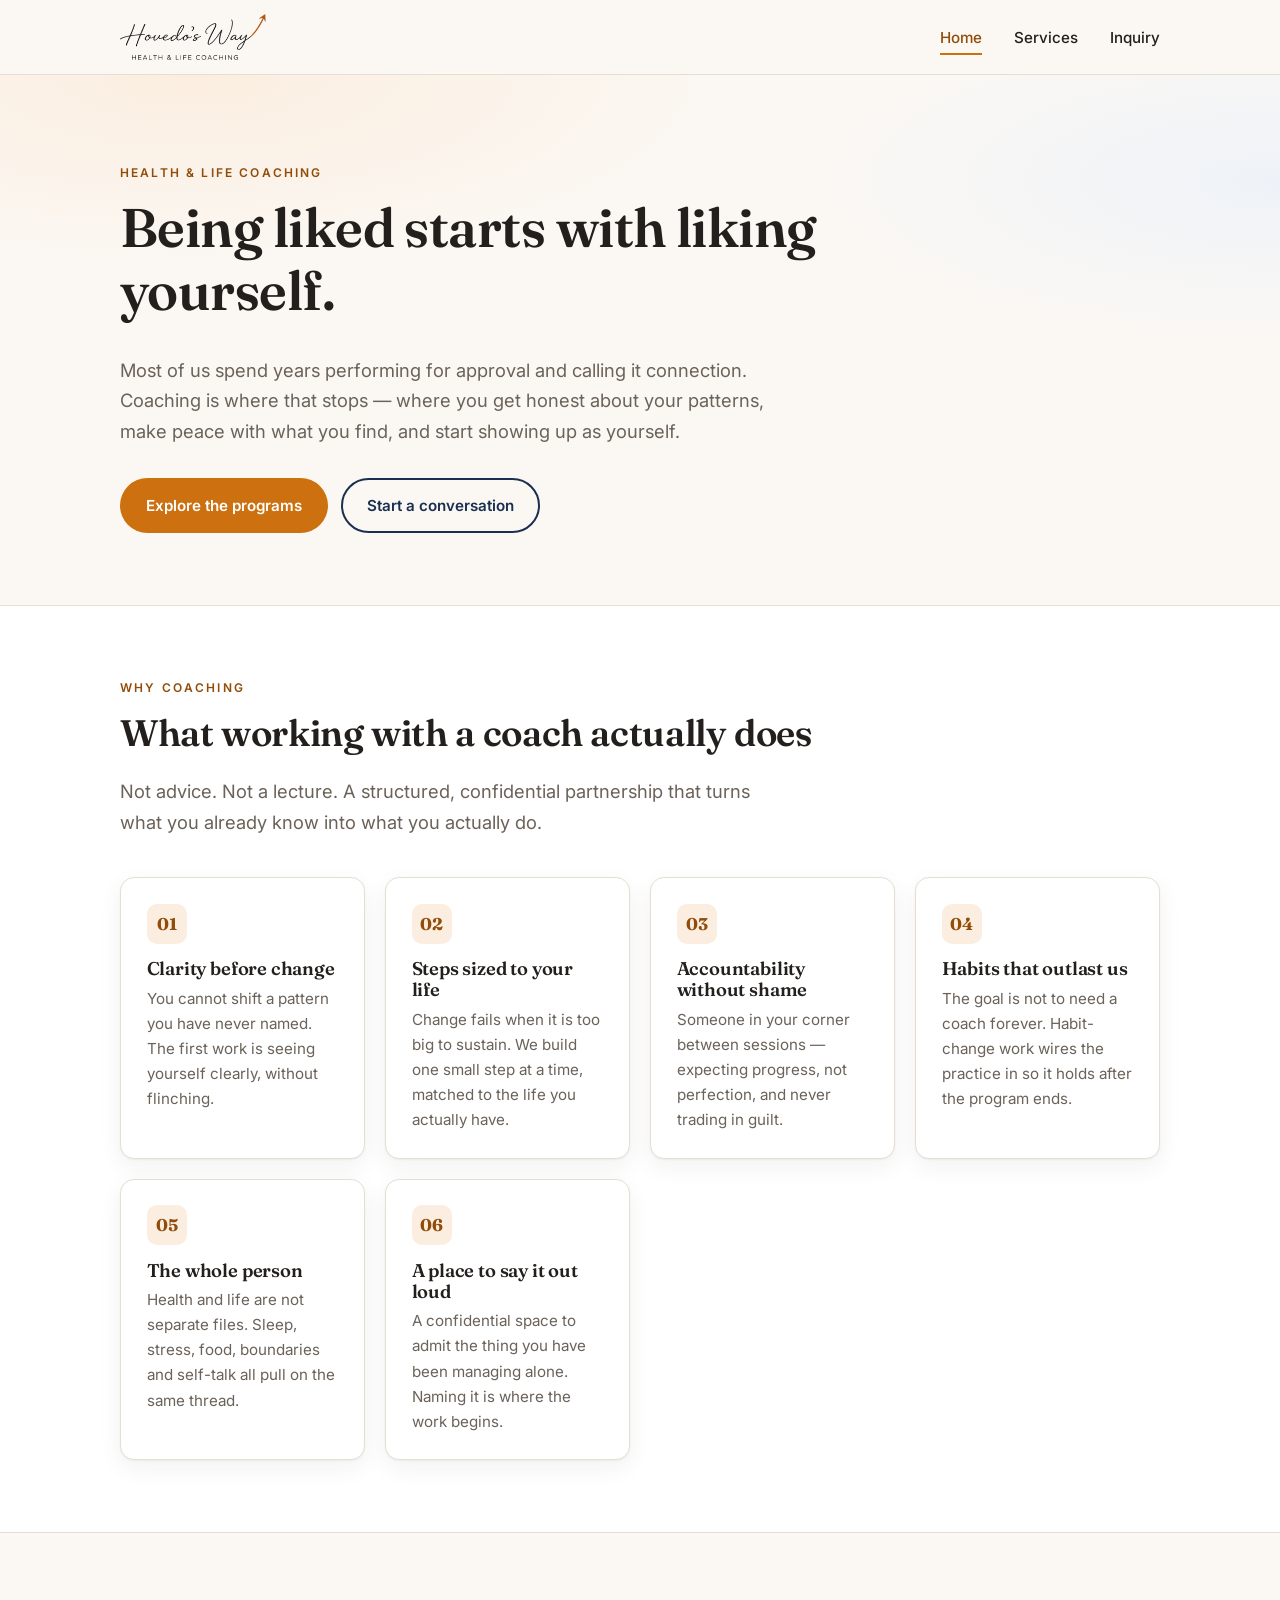
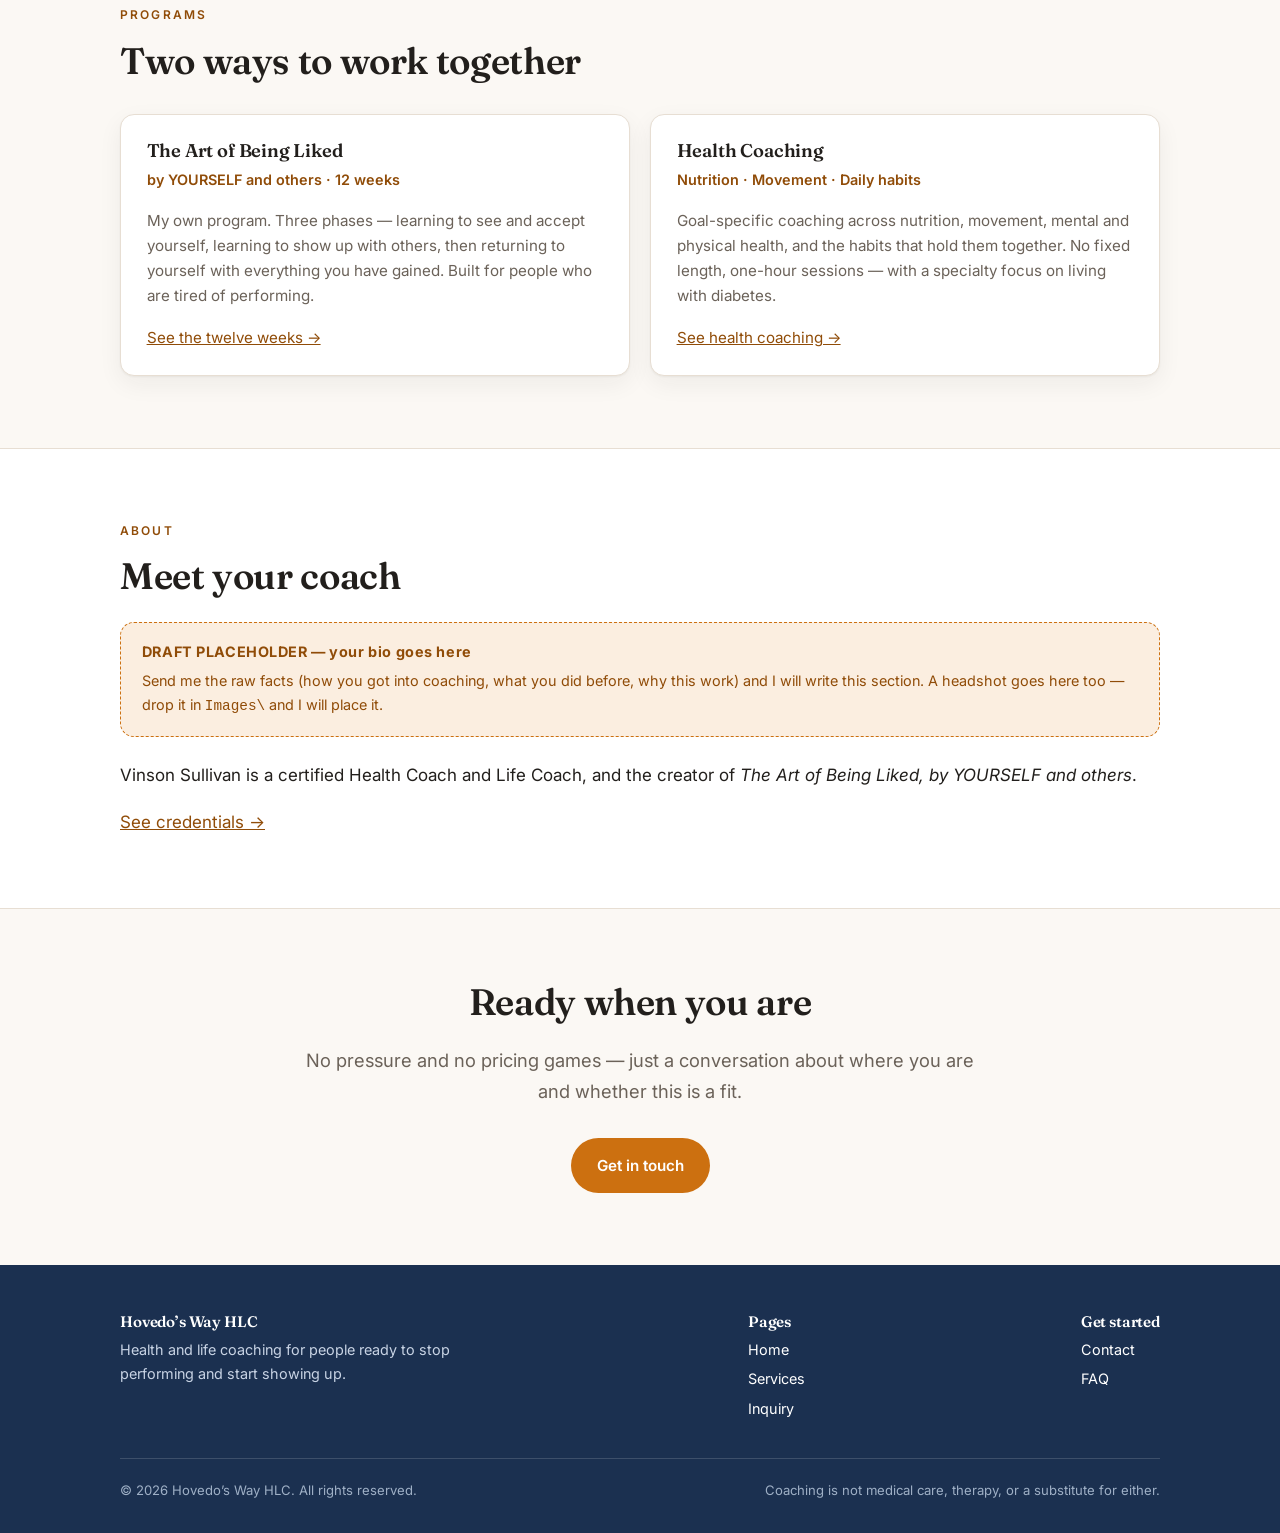
==== index.html @ 4843846b "Build the content handoff: merge health + diabetes, final copy Diabetes is now a highlighted special" ====
<!DOCTYPE html>
<html lang="en">
<head>
  <meta charset="utf-8">
  <meta name="viewport" content="width=device-width, initial-scale=1">
  <title>Hovedo&rsquo;s Way &mdash; Health &amp; Life Coaching</title>
  <meta name="description" content="Health and life coaching with Vinson Sullivan. The Art of Being Liked, plus health coaching across nutrition, movement and daily habits with a specialty focus on diabetes.">
  <meta name="theme-color" content="#cc7010">
  <link rel="preconnect" href="https://fonts.googleapis.com">
  <link rel="preconnect" href="https://fonts.gstatic.com" crossorigin>
  <link href="https://fonts.googleapis.com/css2?family=Fraunces:opsz,wght@9..144,500;9..144,600;9..144,700&family=Inter:wght@400;500;600&display=swap" rel="stylesheet">
  <link rel="icon" type="image/png" href="assets/mark.png">
  <link rel="stylesheet" href="style.css">
</head>
<body>

  <header class="site-header">
    <div class="wrap">
      <a class="logo" href="index.html">
        <img src="assets/logo.png" alt="Hovedo&rsquo;s Way Health &amp; Life Coaching">
      </a>
      <button class="nav-toggle" aria-expanded="false" aria-controls="site-nav">Menu</button>
      <nav class="site-nav" id="site-nav">
        <ul>
          <li><a href="index.html" aria-current="page">Home</a></li>
          <li><a href="services.html">Services</a></li>
          <li><a href="inquiry.html">Inquiry</a></li>
        </ul>
      </nav>
    </div>
  </header>

  <main>

    <section class="hero">
      <div class="wrap">
        <p class="eyebrow">Health &amp; Life Coaching</p>
        <h1>Being liked starts with liking yourself.</h1>
        <p class="lede">
          Most of us spend years performing for approval and calling it connection.
          Coaching is where that stops &mdash; where you get honest about your patterns,
          make peace with what you find, and start showing up as yourself.
        </p>
        <div class="btn-row">
          <a class="btn btn-primary" href="services.html">Explore the programs</a>
          <a class="btn btn-secondary" href="inquiry.html">Start a conversation</a>
        </div>
      </div>
    </section>

    <section class="alt">
      <div class="wrap">
        <p class="eyebrow">Why coaching</p>
        <h2>What working with a coach actually does</h2>
        <p class="lede" style="margin-bottom:2.5rem">
          Not advice. Not a lecture. A structured, confidential partnership that turns
          what you already know into what you actually do.
        </p>

        <div class="grid grid-3">
          <article class="card benefit">
            <div class="icon">01</div>
            <h3>Clarity before change</h3>
            <p>You cannot shift a pattern you have never named. The first work is seeing yourself clearly, without flinching.</p>
          </article>
          <article class="card benefit">
            <div class="icon">02</div>
            <h3>Steps sized to your life</h3>
            <p>Change fails when it is too big to sustain. We build one small step at a time, matched to the life you actually have.</p>
          </article>
          <article class="card benefit">
            <div class="icon">03</div>
            <h3>Accountability without shame</h3>
            <p>Someone in your corner between sessions &mdash; expecting progress, not perfection, and never trading in guilt.</p>
          </article>
          <article class="card benefit">
            <div class="icon">04</div>
            <h3>Habits that outlast us</h3>
            <p>The goal is not to need a coach forever. Habit-change work wires the practice in so it holds after the program ends.</p>
          </article>
          <article class="card benefit">
            <div class="icon">05</div>
            <h3>The whole person</h3>
            <p>Health and life are not separate files. Sleep, stress, food, boundaries and self-talk all pull on the same thread.</p>
          </article>
          <article class="card benefit">
            <div class="icon">06</div>
            <h3>A place to say it out loud</h3>
            <p>A confidential space to admit the thing you have been managing alone. Naming it is where the work begins.</p>
          </article>
        </div>
      </div>
    </section>

    <section>
      <div class="wrap">
        <p class="eyebrow">Programs</p>
        <h2>Two ways to work together</h2>

        <div class="grid grid-2" style="margin-top:2rem">
          <article class="card">
            <h3>The Art of Being Liked</h3>
            <p style="color:var(--brand-deep);font-weight:600;font-size:.9rem">by YOURSELF and others &middot; 12 weeks</p>
            <p>
              My own program. Three phases &mdash; learning to see and accept yourself,
              learning to show up with others, then returning to yourself with everything
              you have gained. Built for people who are tired of performing.
            </p>
            <p><a href="services.html#art-of-being-liked">See the twelve weeks &rarr;</a></p>
          </article>

          <article class="card">
            <h3>Health Coaching</h3>
            <p style="color:var(--brand-deep);font-weight:600;font-size:.9rem">Nutrition &middot; Movement &middot; Daily habits</p>
            <p>
              Goal-specific coaching across nutrition, movement, mental and physical
              health, and the habits that hold them together. No fixed length, one-hour
              sessions &mdash; with a specialty focus on living with diabetes.
            </p>
            <p><a href="services.html#health-coaching">See health coaching &rarr;</a></p>
          </article>
        </div>
      </div>
    </section>

    <section class="alt">
      <div class="wrap">
        <p class="eyebrow">About</p>
        <h2>Meet your coach</h2>

        <div class="todo" style="margin-top:1.5rem">
          <strong>DRAFT PLACEHOLDER &mdash; your bio goes here</strong>
          Send me the raw facts (how you got into coaching, what you did before, why this
          work) and I will write this section. A headshot goes here too &mdash; drop it in
          <code>Images\</code> and I will place it.
        </div>

        <p style="margin-top:1.5rem">
          Vinson Sullivan is a certified Health Coach and Life Coach, and the creator of
          <em>The Art of Being Liked, by YOURSELF and others</em>.
        </p>
        <p><a href="services.html#credentials">See credentials &rarr;</a></p>
      </div>
    </section>

    <section>
      <div class="wrap" style="text-align:center">
        <h2>Ready when you are</h2>
        <p class="lede" style="margin:0 auto 2rem">
          No pressure and no pricing games &mdash; just a conversation about where you are
          and whether this is a fit.
        </p>
        <div class="btn-row" style="justify-content:center">
          <a class="btn btn-primary" href="inquiry.html">Get in touch</a>
        </div>
      </div>
    </section>

  </main>

  <footer class="site-footer">
    <div class="wrap">
      <div class="cols">
        <div>
          <h4>Hovedo&rsquo;s Way HLC</h4>
          <p style="max-width:22rem">Health and life coaching for people ready to stop performing and start showing up.</p>
        </div>
        <div>
          <h4>Pages</h4>
          <ul>
            <li><a href="index.html">Home</a></li>
            <li><a href="services.html">Services</a></li>
            <li><a href="inquiry.html">Inquiry</a></li>
          </ul>
        </div>
        <div>
          <h4>Get started</h4>
          <ul>
            <li><a href="inquiry.html">Contact</a></li>
            <li><a href="inquiry.html#faq">FAQ</a></li>
          </ul>
        </div>
      </div>
      <div class="legal">
        <span>&copy; <span id="year"></span> Hovedo&rsquo;s Way HLC. All rights reserved.</span>
        <span>Coaching is not medical care, therapy, or a substitute for either.</span>
      </div>
    </div>
  </footer>

  <script src="script.js"></script>
</body>
</html>
---- style.css ----
/* ==========================================================================
   Hovedo's Way HLC - design system
   Brand orange #cc7010 sampled directly from the logo artwork.
   Fonts are a PROPOSAL (Fraunces + Inter) - easy to swap.
   ========================================================================== */

:root {
  --brand: #cc7010;
  --brand-deep: #904c08;
  --brand-tint: #fbeee0;

  --navy: #1b3050;
  --navy-soft: #2f4a70;
  --navy-tint: #eef2f8;

  --bg: #fbf8f4;
  --surface: #ffffff;
  --ink: #221f1c;
  --muted: #6b6259;
  --rule: #e7ded3;

  --wrap: 68rem;
  --radius: 14px;
  --shadow: 0 1px 2px rgba(34, 31, 28, .05), 0 8px 24px rgba(34, 31, 28, .06);

  --font-display: "Fraunces", Georgia, "Times New Roman", serif;
  --font-body: "Inter", system-ui, -apple-system, "Segoe UI", sans-serif;
}

* { box-sizing: border-box; }

html { scroll-behavior: smooth; }

body {
  margin: 0;
  background: var(--bg);
  color: var(--ink);
  font-family: var(--font-body);
  font-size: 17px;
  line-height: 1.65;
  -webkit-font-smoothing: antialiased;
}

h1, h2, h3, h4 {
  font-family: var(--font-display);
  font-weight: 600;
  line-height: 1.15;
  margin: 0 0 .6em;
  letter-spacing: -0.01em;
}

h1 { font-size: clamp(2.1rem, 5vw, 3.4rem); }
h2 { font-size: clamp(1.6rem, 3.4vw, 2.3rem); }
h3 { font-size: 1.15rem; }

p { margin: 0 0 1.1em; }
p:last-child { margin-bottom: 0; }

a { color: var(--brand-deep); }
a:hover { color: var(--brand); }

.wrap {
  width: 100%;
  max-width: var(--wrap);
  margin: 0 auto;
  padding: 0 1.5rem;
}

.lede {
  font-size: 1.15rem;
  color: var(--muted);
  max-width: 42rem;
}

.eyebrow {
  font-size: .75rem;
  font-weight: 600;
  letter-spacing: .18em;
  text-transform: uppercase;
  color: var(--brand-deep);
  margin: 0 0 .9rem;
}

/* --- Header / nav ---------------------------------------------------- */

.site-header {
  position: sticky;
  top: 0;
  z-index: 50;
  background: rgba(251, 248, 244, .92);
  backdrop-filter: blur(8px);
  border-bottom: 1px solid var(--rule);
}

.site-header .wrap {
  display: flex;
  align-items: center;
  justify-content: space-between;
  gap: 1rem;
  min-height: 74px;
  position: relative;
}

.logo img { display: block; height: 46px; width: auto; }

.nav-toggle {
  display: none;
  background: none;
  border: 1px solid var(--rule);
  border-radius: 8px;
  padding: .5rem .7rem;
  font: inherit;
  font-size: .9rem;
  cursor: pointer;
  color: var(--ink);
}

.site-nav ul {
  display: flex;
  gap: 2rem;
  list-style: none;
  margin: 0;
  padding: 0;
}

.site-nav a {
  color: var(--ink);
  text-decoration: none;
  font-size: .95rem;
  font-weight: 500;
  padding: .35rem 0;
  border-bottom: 2px solid transparent;
}

.site-nav a:hover { color: var(--brand-deep); }
.site-nav a[aria-current="page"] {
  color: var(--brand-deep);
  border-bottom-color: var(--brand);
}

@media (max-width: 720px) {
  .nav-toggle { display: block; }
  .site-nav {
    display: none;
    position: absolute;
    top: 100%;
    left: 0;
    right: 0;
    background: var(--surface);
    border-bottom: 1px solid var(--rule);
    box-shadow: var(--shadow);
  }
  .site-nav.open { display: block; }
  .site-nav ul { flex-direction: column; gap: 0; padding: .5rem 1.5rem 1rem; }
  .site-nav li { border-top: 1px solid var(--rule); }
  .site-nav li:first-child { border-top: none; }
  .site-nav a { display: block; padding: .85rem 0; border-bottom: none; }
}

/* --- Sections -------------------------------------------------------- */

section { padding: 4.5rem 0; }
section.tight { padding: 3rem 0; }
section.alt { background: var(--surface); border-block: 1px solid var(--rule); }

.hero {
  padding: 5.5rem 0 4.5rem;
  background:
    radial-gradient(ellipse 70% 60% at 15% 0%, var(--brand-tint) 0%, transparent 65%),
    radial-gradient(ellipse 60% 50% at 100% 20%, var(--navy-tint) 0%, transparent 60%);
}

.hero h1 { max-width: 20ch; }
.hero .lede { margin-bottom: 2rem; }

/* --- Buttons --------------------------------------------------------- */

.btn {
  display: inline-block;
  padding: .8rem 1.5rem;
  border-radius: 999px;
  font-weight: 600;
  font-size: .95rem;
  text-decoration: none;
  border: 2px solid transparent;
  cursor: pointer;
  transition: background-color .15s, color .15s, border-color .15s;
}

.btn-primary { background: var(--brand); color: #fff; }
.btn-primary:hover { background: var(--brand-deep); color: #fff; }

.btn-secondary { border-color: var(--navy); color: var(--navy); background: transparent; }
.btn-secondary:hover { background: var(--navy); color: #fff; }

.btn-row { display: flex; flex-wrap: wrap; gap: .8rem; }

/* --- Cards / grids --------------------------------------------------- */

.grid { display: grid; gap: 1.25rem; }
.grid-2 { grid-template-columns: repeat(auto-fit, minmax(19rem, 1fr)); }
.grid-3 { grid-template-columns: repeat(auto-fit, minmax(15rem, 1fr)); }

.card {
  background: var(--surface);
  border: 1px solid var(--rule);
  border-radius: var(--radius);
  padding: 1.6rem;
  box-shadow: var(--shadow);
}

.card h3 { margin-bottom: .4rem; }
.card p { color: var(--muted); font-size: .95rem; }

.benefit .icon {
  width: 40px; height: 40px;
  display: grid; place-items: center;
  border-radius: 10px;
  background: var(--brand-tint);
  color: var(--brand-deep);
  font-family: var(--font-display);
  font-weight: 700;
  margin-bottom: .9rem;
}

/* --- Program phases -------------------------------------------------- */

.phase { margin-bottom: 3rem; }

.phase-head {
  border-left: 4px solid var(--brand);
  padding-left: 1.1rem;
  margin-bottom: 1.5rem;
}

.phase-head h3 {
  font-size: 1.5rem;
  margin-bottom: .25rem;
}

.phase-head .weeks {
  font-size: .8rem;
  letter-spacing: .12em;
  text-transform: uppercase;
  color: var(--brand-deep);
  font-weight: 600;
}

.week {
  background: var(--surface);
  border: 1px solid var(--rule);
  border-radius: var(--radius);
  padding: 1.3rem 1.4rem;
}

.week .num {
  font-family: var(--font-display);
  font-size: .8rem;
  font-weight: 700;
  letter-spacing: .1em;
  text-transform: uppercase;
  color: var(--brand);
  display: block;
  margin-bottom: .3rem;
}

.week h4 { font-size: 1.05rem; margin-bottom: .45rem; }
.week p { font-size: .92rem; color: var(--muted); margin: 0; }

/* --- Specialty callout (a focus nested inside an offering) ----------- */

.specialty {
  margin-top: 2.5rem;
  padding: 1.8rem 2rem;
  background: var(--brand-tint);
  border: 1px solid #f0d9bf;
  border-left: 5px solid var(--brand);
  border-radius: var(--radius);
}

.specialty h3 {
  font-size: 1.35rem;
  margin-bottom: .5rem;
}

.specialty p {
  margin: 0;
  color: #6b4a28;
  max-width: 46rem;
}

/* --- Pull quote ------------------------------------------------------ */

.pull {
  border-left: 4px solid var(--brand);
  padding: .4rem 0 .4rem 1.4rem;
  margin: 0 0 2.5rem;
  font-family: var(--font-display);
  font-size: clamp(1.15rem, 2.4vw, 1.5rem);
  line-height: 1.45;
  color: var(--navy);
  max-width: 46rem;
}

/* --- Credentials ----------------------------------------------------- */

.cert {
  display: flex;
  align-items: center;
  gap: 1rem;
  background: var(--surface);
  border: 1px solid var(--rule);
  border-radius: var(--radius);
  padding: 1.2rem 1.4rem;
  text-decoration: none;
  color: inherit;
  box-shadow: var(--shadow);
}

.cert:hover { border-color: var(--brand); }
.cert .seal {
  flex: none;
  width: 46px; height: 46px;
  display: grid; place-items: center;
  border-radius: 50%;
  background: var(--brand-tint);
  color: var(--brand-deep);
  font-size: 1.2rem;
}
.cert strong { display: block; font-size: 1rem; }
.cert span { font-size: .85rem; color: var(--muted); }

/* --- FAQ ------------------------------------------------------------- */

.faq details {
  background: var(--surface);
  border: 1px solid var(--rule);
  border-radius: var(--radius);
  padding: 1.05rem 1.3rem;
  margin-bottom: .7rem;
}

.faq summary {
  cursor: pointer;
  font-weight: 600;
  font-size: 1rem;
  list-style: none;
  display: flex;
  justify-content: space-between;
  gap: 1rem;
  align-items: center;
}

.faq summary::-webkit-details-marker { display: none; }
.faq summary::after {
  content: "+";
  color: var(--brand);
  font-size: 1.4rem;
  line-height: 1;
  flex: none;
}
.faq details[open] summary::after { content: "\2212"; }
.faq details[open] summary { margin-bottom: .7rem; }
.faq details p { color: var(--muted); font-size: .95rem; }

/* --- Form ------------------------------------------------------------ */

.form-field { margin-bottom: 1.1rem; }
.form-field label {
  display: block;
  font-size: .9rem;
  font-weight: 600;
  margin-bottom: .35rem;
}
.form-field input,
.form-field select,
.form-field textarea {
  width: 100%;
  padding: .7rem .85rem;
  font: inherit;
  font-size: .95rem;
  color: var(--ink);
  background: var(--surface);
  border: 1px solid var(--rule);
  border-radius: 10px;
}
.form-field input:focus,
.form-field select:focus,
.form-field textarea:focus {
  outline: 2px solid var(--brand);
  outline-offset: 1px;
  border-color: var(--brand);
}
.form-note {
  font-size: .85rem;
  color: var(--muted);
  background: var(--navy-tint);
  border-radius: 10px;
  padding: .8rem 1rem;
  margin-bottom: 1.2rem;
}

/* --- Draft callout (remove before launch) ---------------------------- */

.todo {
  border: 1px dashed var(--brand);
  background: var(--brand-tint);
  border-radius: var(--radius);
  padding: 1.1rem 1.3rem;
  font-size: .9rem;
  color: var(--brand-deep);
}
.todo strong { display: block; margin-bottom: .3rem; letter-spacing: .04em; }

/* --- Footer ---------------------------------------------------------- */

.site-footer {
  background: var(--navy);
  color: #c8d3e4;
  padding: 3rem 0 2rem;
  font-size: .9rem;
}
.site-footer a { color: #fff; text-decoration: none; }
.site-footer a:hover { text-decoration: underline; }
.site-footer .cols {
  display: flex;
  flex-wrap: wrap;
  gap: 2rem;
  justify-content: space-between;
  margin-bottom: 2rem;
}
.site-footer h4 { color: #fff; font-size: .95rem; margin-bottom: .5rem; }
.site-footer ul { list-style: none; margin: 0; padding: 0; }
.site-footer li { margin-bottom: .35rem; }
.site-footer .legal {
  border-top: 1px solid rgba(255, 255, 255, .15);
  padding-top: 1.3rem;
  display: flex;
  flex-wrap: wrap;
  gap: .5rem 1.5rem;
  justify-content: space-between;
  font-size: .82rem;
  color: #9fb0c6;
}

@media (prefers-reduced-motion: reduce) {
  html { scroll-behavior: auto; }
  * { transition: none !important; }
}
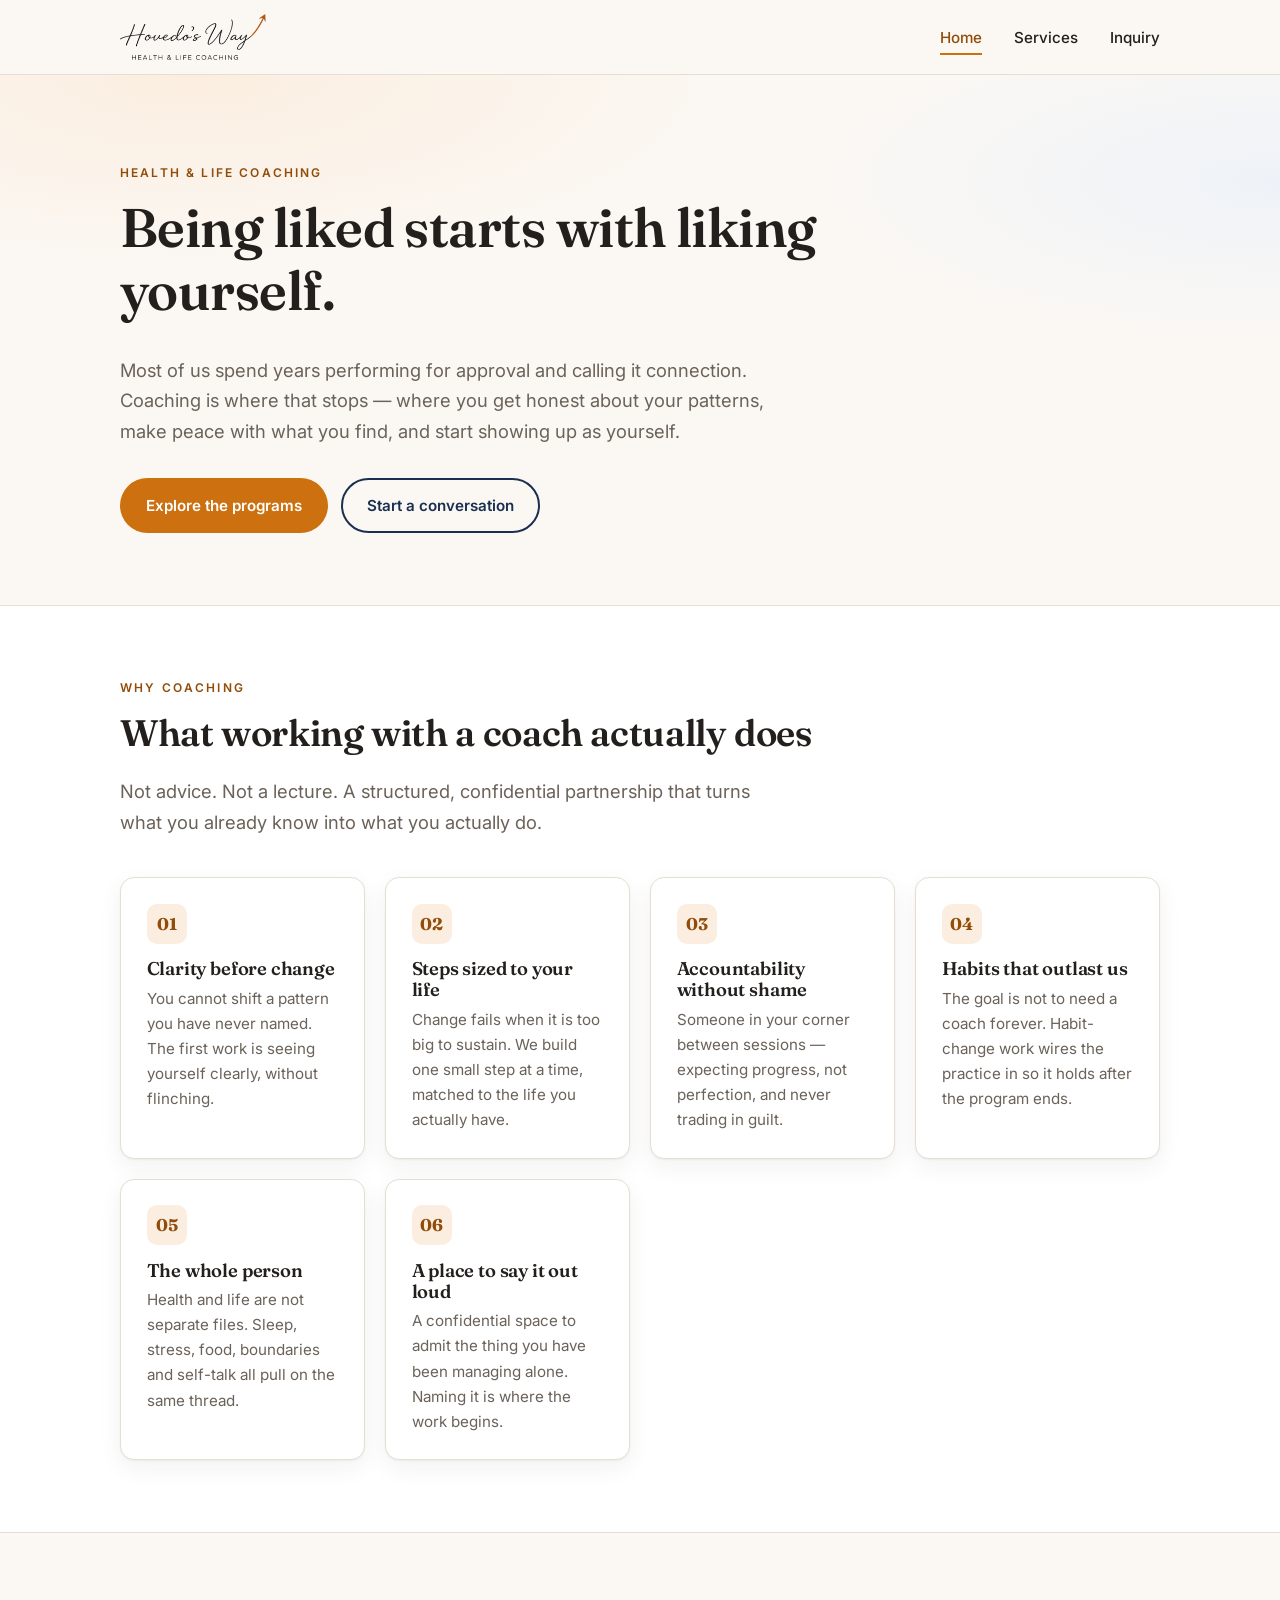
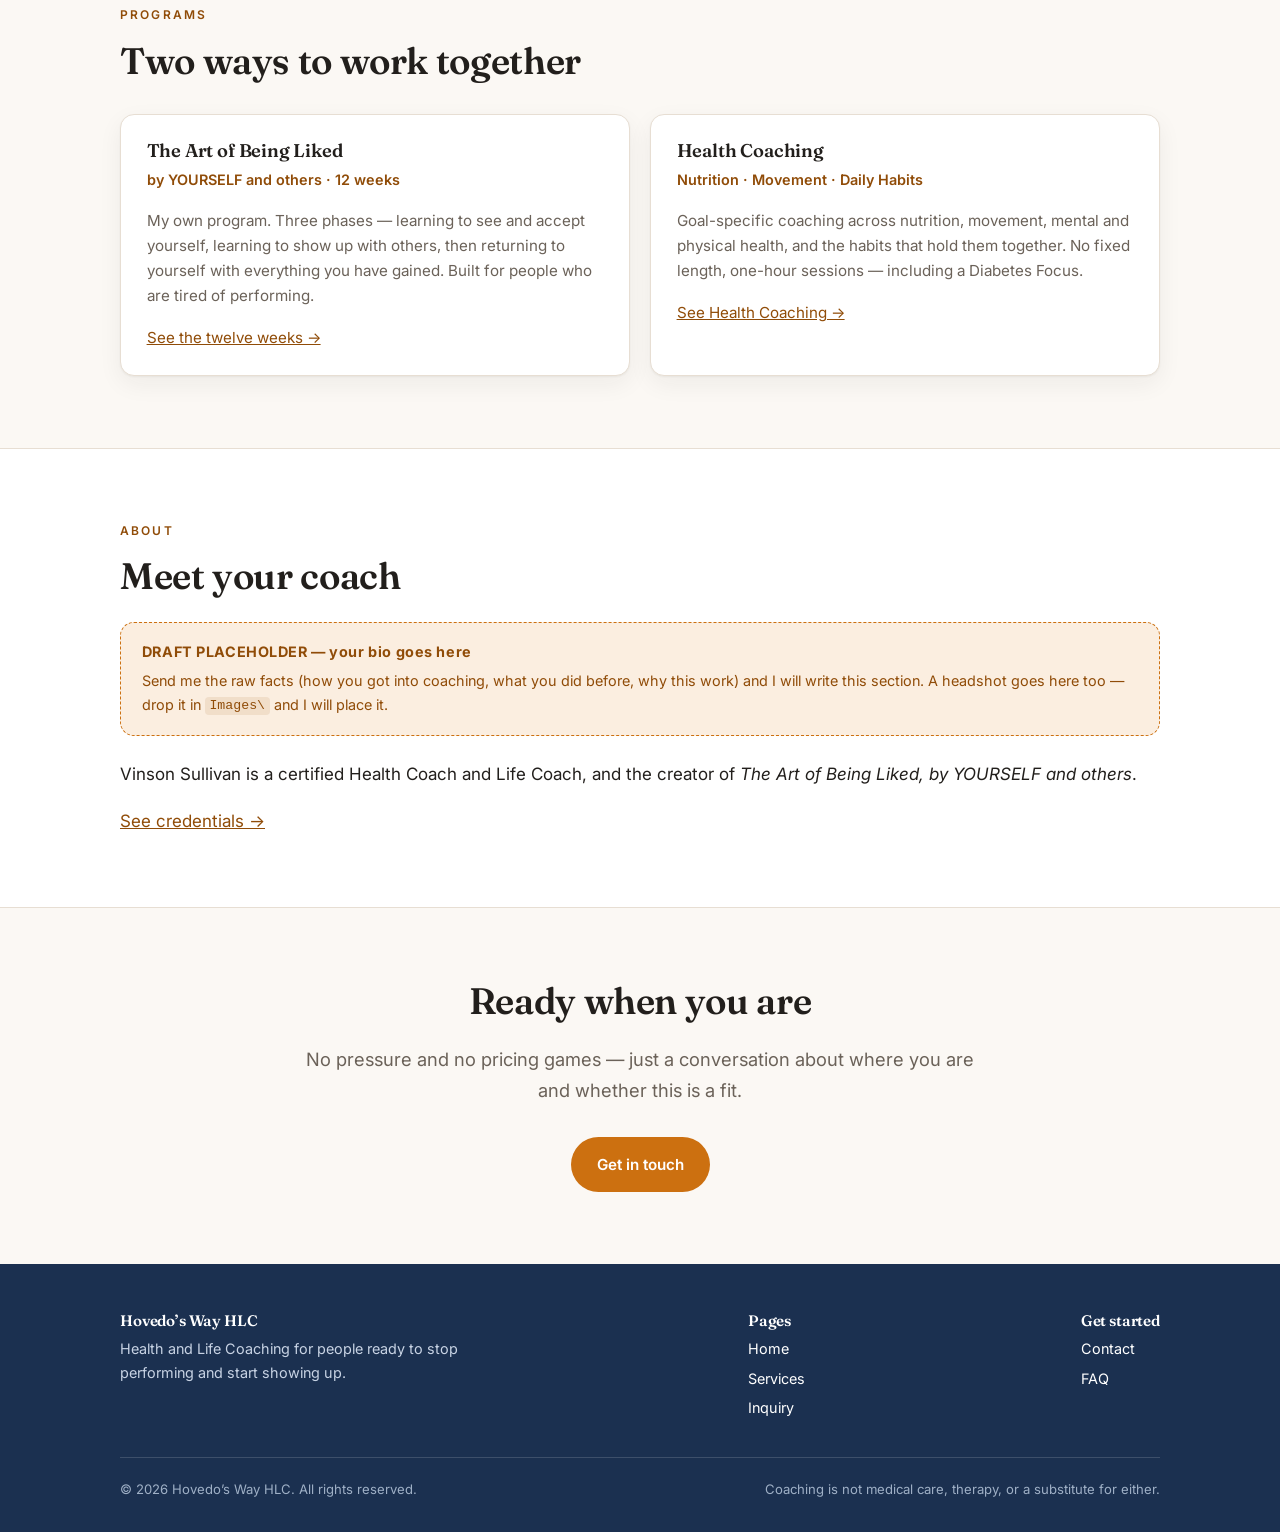
==== commit 92f2485e: "Title-case service names across the site Health Coaching, Life Coaching, Diabetes Focus and Daily Ha" ====
--- a/index.html
+++ b/index.html
@@ -4,7 +4,7 @@
   <meta charset="utf-8">
   <meta name="viewport" content="width=device-width, initial-scale=1">
   <title>Hovedo&rsquo;s Way &mdash; Health &amp; Life Coaching</title>
-  <meta name="description" content="Health and life coaching with Vinson Sullivan. The Art of Being Liked, plus health coaching across nutrition, movement and daily habits with a specialty focus on diabetes.">
+  <meta name="description" content="Health and Life Coaching with Vinson Sullivan. The Art of Being Liked, plus Health Coaching across nutrition, movement and daily habits, with a Diabetes Focus.">
   <meta name="theme-color" content="#cc7010">
   <link rel="preconnect" href="https://fonts.googleapis.com">
   <link rel="preconnect" href="https://fonts.gstatic.com" crossorigin>
@@ -111,13 +111,13 @@
 
           <article class="card">
             <h3>Health Coaching</h3>
-            <p style="color:var(--brand-deep);font-weight:600;font-size:.9rem">Nutrition &middot; Movement &middot; Daily habits</p>
+            <p style="color:var(--brand-deep);font-weight:600;font-size:.9rem">Nutrition &middot; Movement &middot; Daily Habits</p>
             <p>
               Goal-specific coaching across nutrition, movement, mental and physical
               health, and the habits that hold them together. No fixed length, one-hour
-              sessions &mdash; with a specialty focus on living with diabetes.
+              sessions &mdash; including a Diabetes Focus.
             </p>
-            <p><a href="services.html#health-coaching">See health coaching &rarr;</a></p>
+            <p><a href="services.html#health-coaching">See Health Coaching &rarr;</a></p>
           </article>
         </div>
       </div>
@@ -163,7 +163,7 @@
       <div class="cols">
         <div>
           <h4>Hovedo&rsquo;s Way HLC</h4>
-          <p style="max-width:22rem">Health and life coaching for people ready to stop performing and start showing up.</p>
+          <p style="max-width:22rem">Health and Life Coaching for people ready to stop performing and start showing up.</p>
         </div>
         <div>
           <h4>Pages</h4>
--- a/style.css
+++ b/style.css
@@ -400,6 +400,34 @@
   margin-bottom: 1.2rem;
 }
 
+/* Honeypot: off-screen for people, irresistible to bots. */
+.hp {
+  position: absolute !important;
+  width: 1px;
+  height: 1px;
+  padding: 0;
+  margin: -1px;
+  overflow: hidden;
+  clip: rect(0 0 0 0);
+  white-space: nowrap;
+  border: 0;
+}
+
+.form-status {
+  margin: 1rem 0 0;
+  font-size: .92rem;
+  min-height: 1.2em;
+}
+.form-status:empty { margin: 0; }
+.form-status.is-error { color: #a3341f; font-weight: 500; }
+.form-status.is-success {
+  color: #1d6b3f;
+  font-weight: 600;
+  background: #e8f5ec;
+  border-radius: 10px;
+  padding: .8rem 1rem;
+}
+
 /* --- Draft callout (remove before launch) ---------------------------- */
 
 .todo {
@@ -410,7 +438,14 @@
   font-size: .9rem;
   color: var(--brand-deep);
 }
-.todo strong { display: block; margin-bottom: .3rem; letter-spacing: .04em; }
+/* Only the leading label is a block; inline emphasis inside stays inline. */
+.todo > strong:first-child { display: block; margin-bottom: .3rem; letter-spacing: .04em; }
+.todo code {
+  background: rgba(144, 76, 8, .1);
+  padding: .1em .35em;
+  border-radius: 4px;
+  font-size: .92em;
+}
 
 /* --- Footer ---------------------------------------------------------- */
 
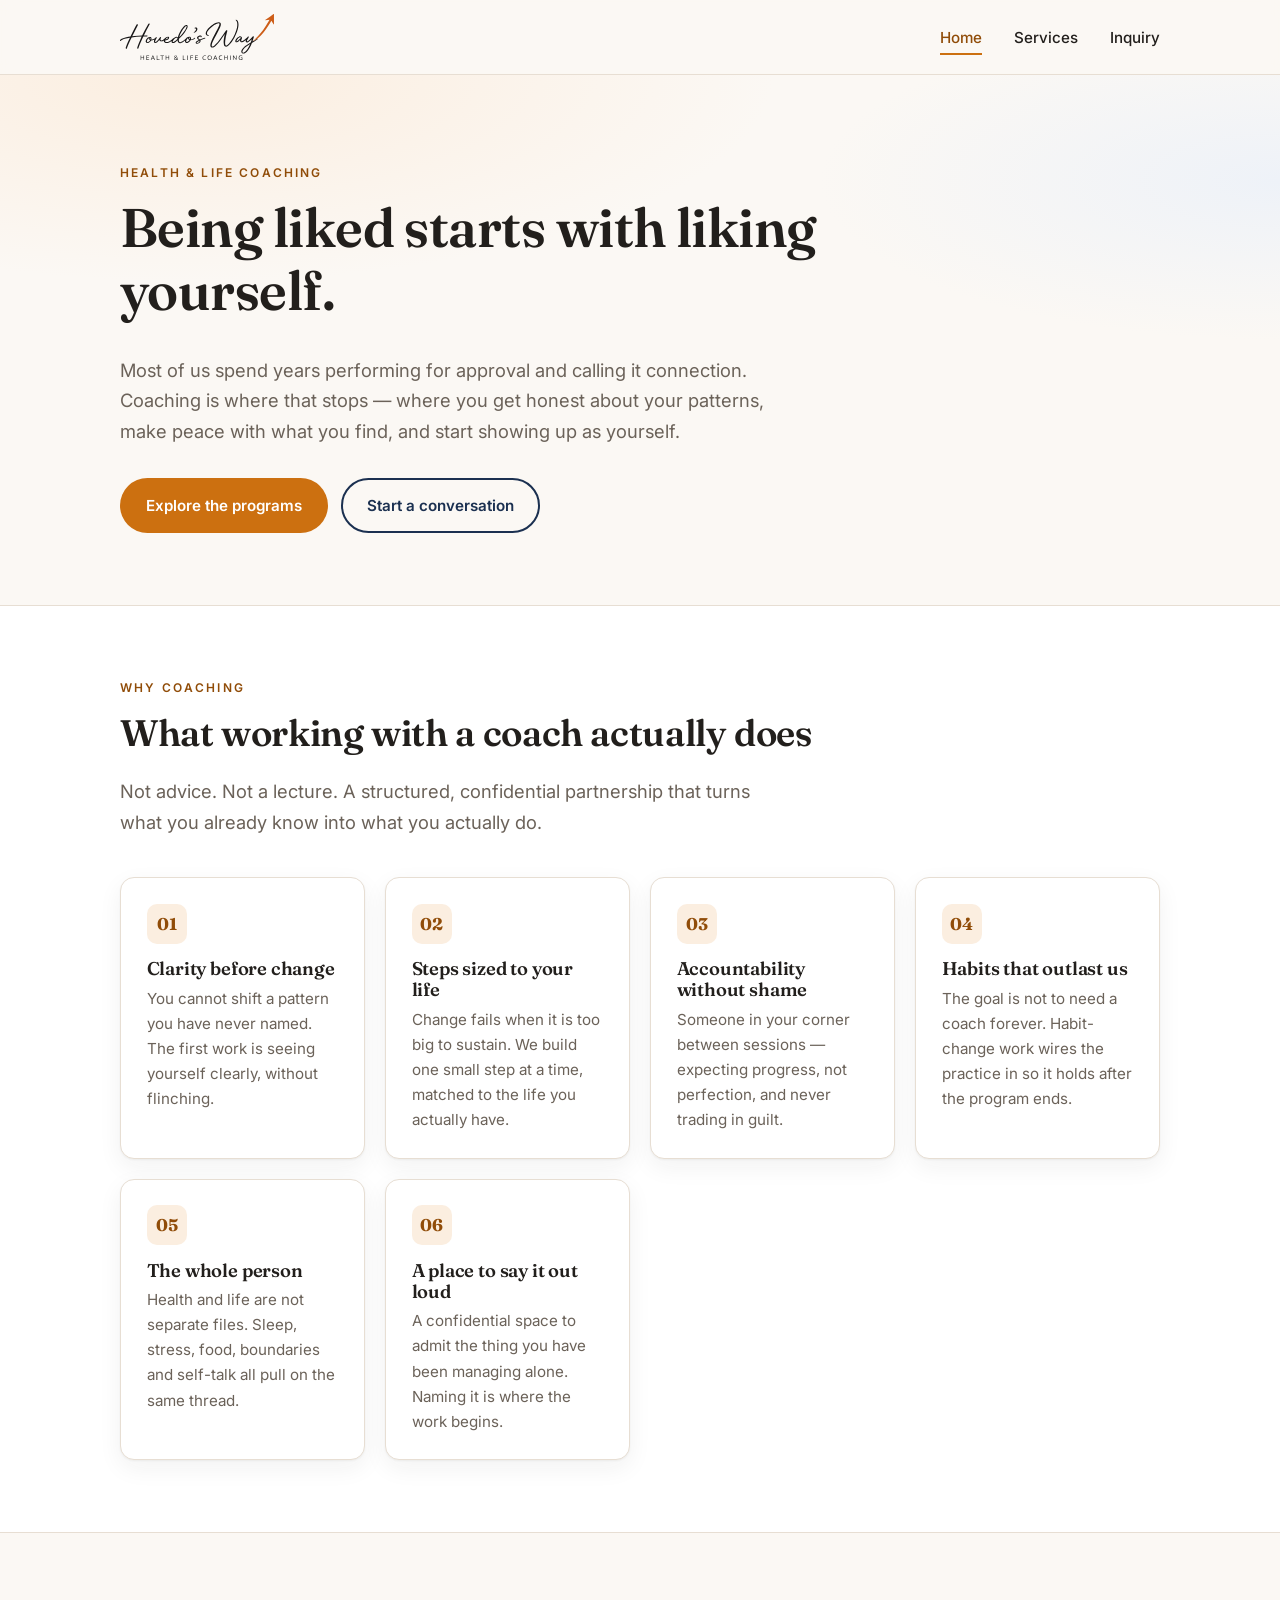
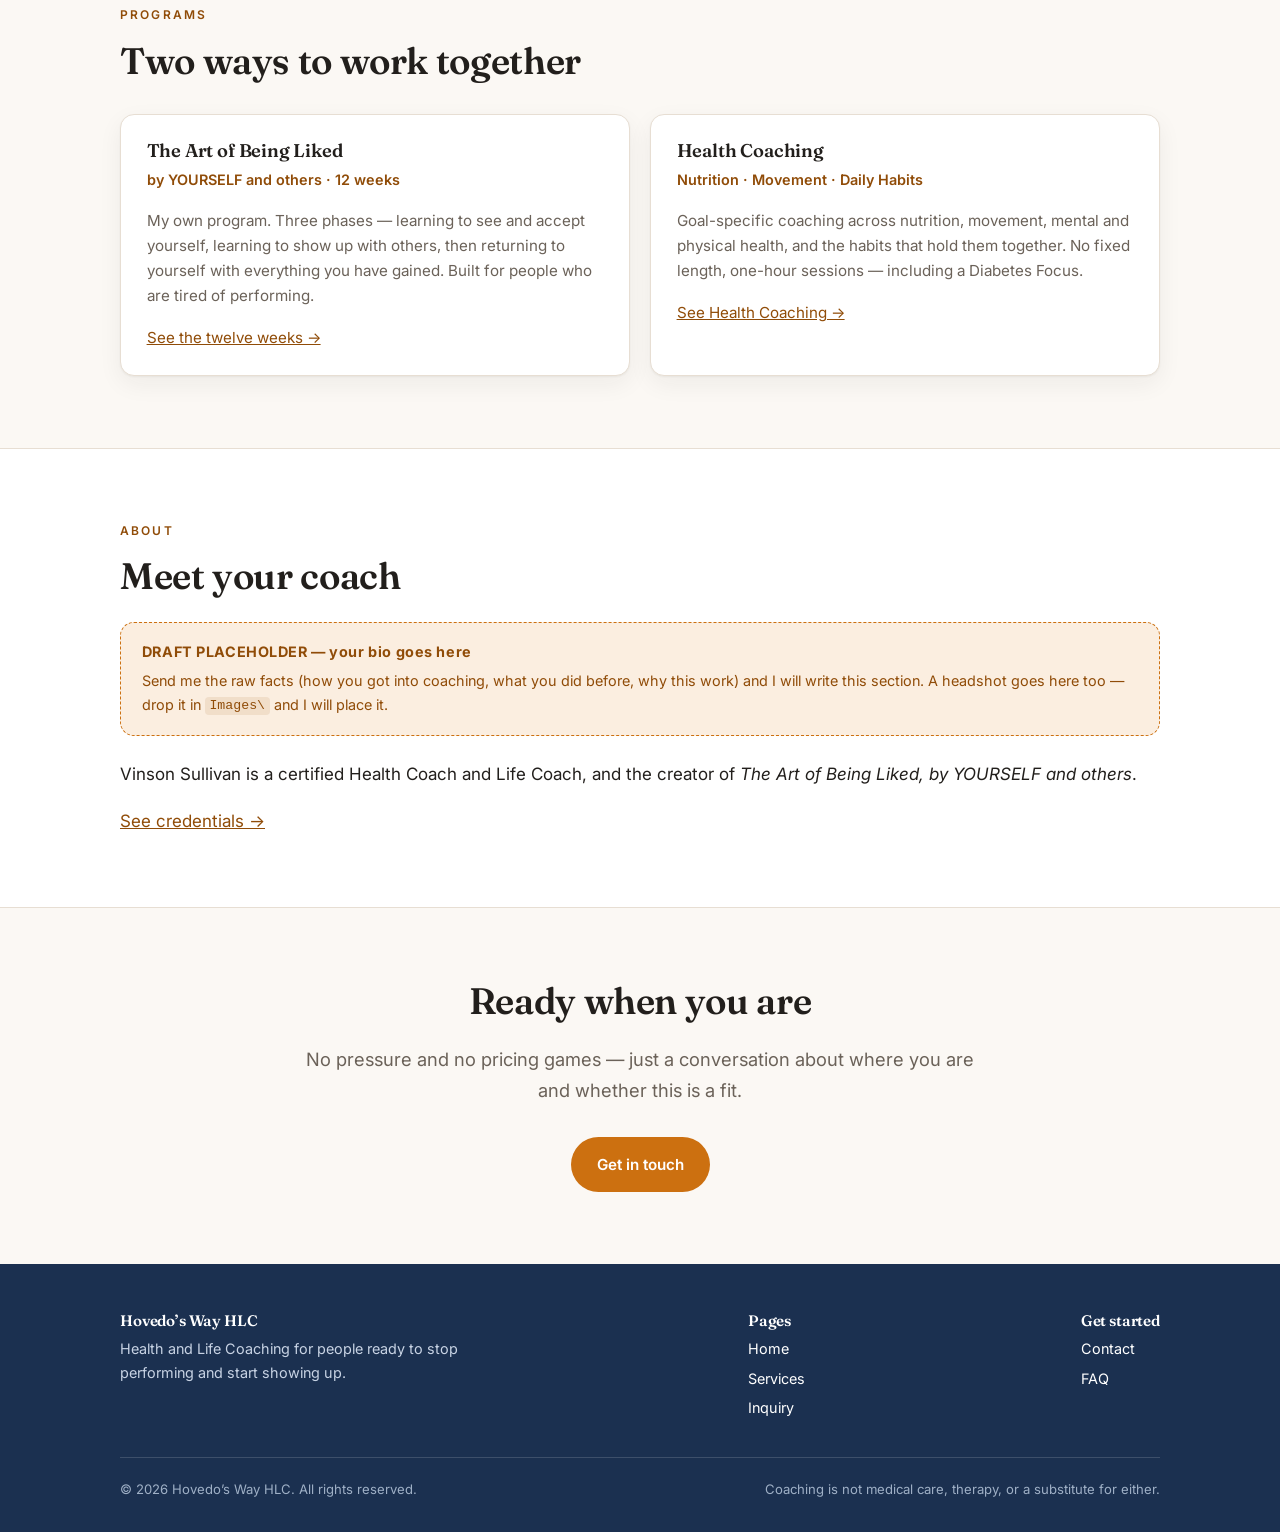
==== commit 3e110432: "Switch the wordmark to vector, from the Illustrator SVG The supplied SVG carried a baked white backg" ====
--- a/index.html
+++ b/index.html
@@ -17,7 +17,7 @@
   <header class="site-header">
     <div class="wrap">
       <a class="logo" href="index.html">
-        <img src="assets/logo.png" alt="Hovedo&rsquo;s Way Health &amp; Life Coaching">
+        <img src="assets/logo.svg" alt="Hovedo&rsquo;s Way Health &amp; Life Coaching">
       </a>
       <button class="nav-toggle" aria-expanded="false" aria-controls="site-nav">Menu</button>
       <nav class="site-nav" id="site-nav">
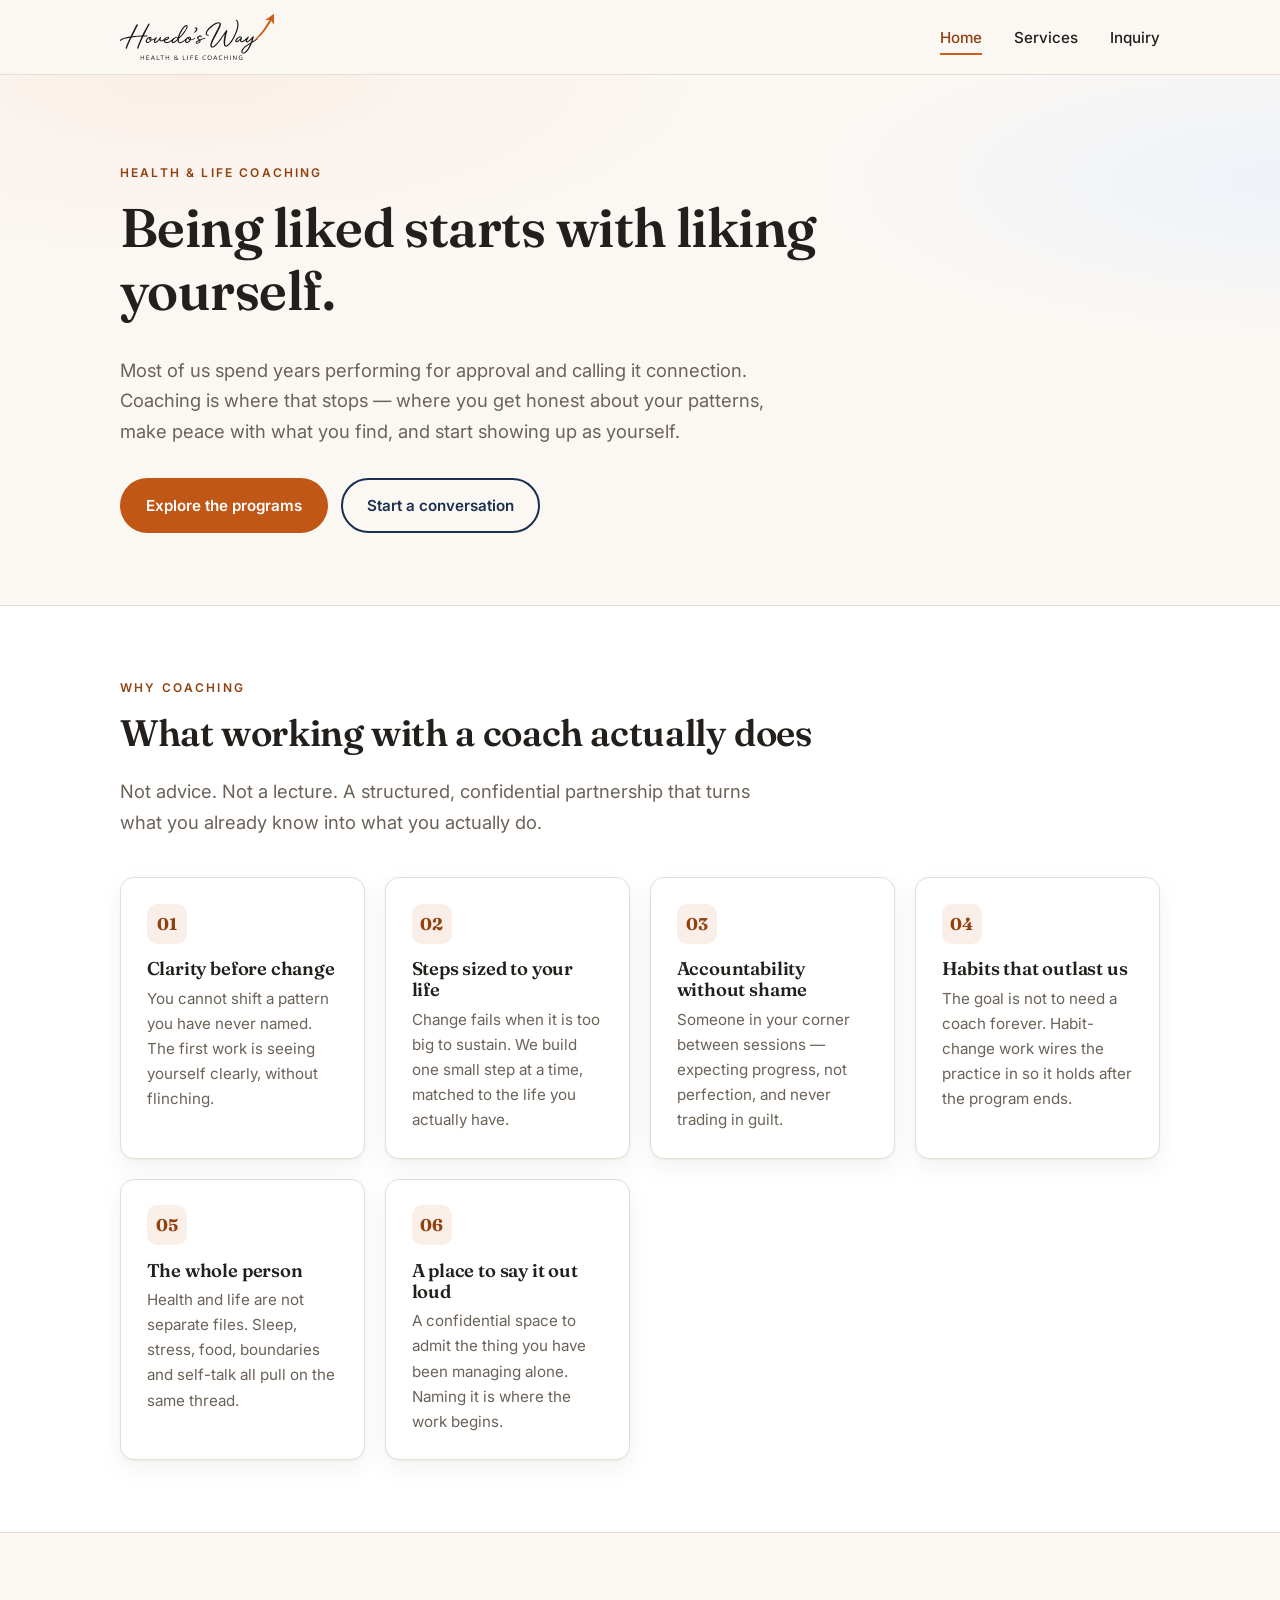
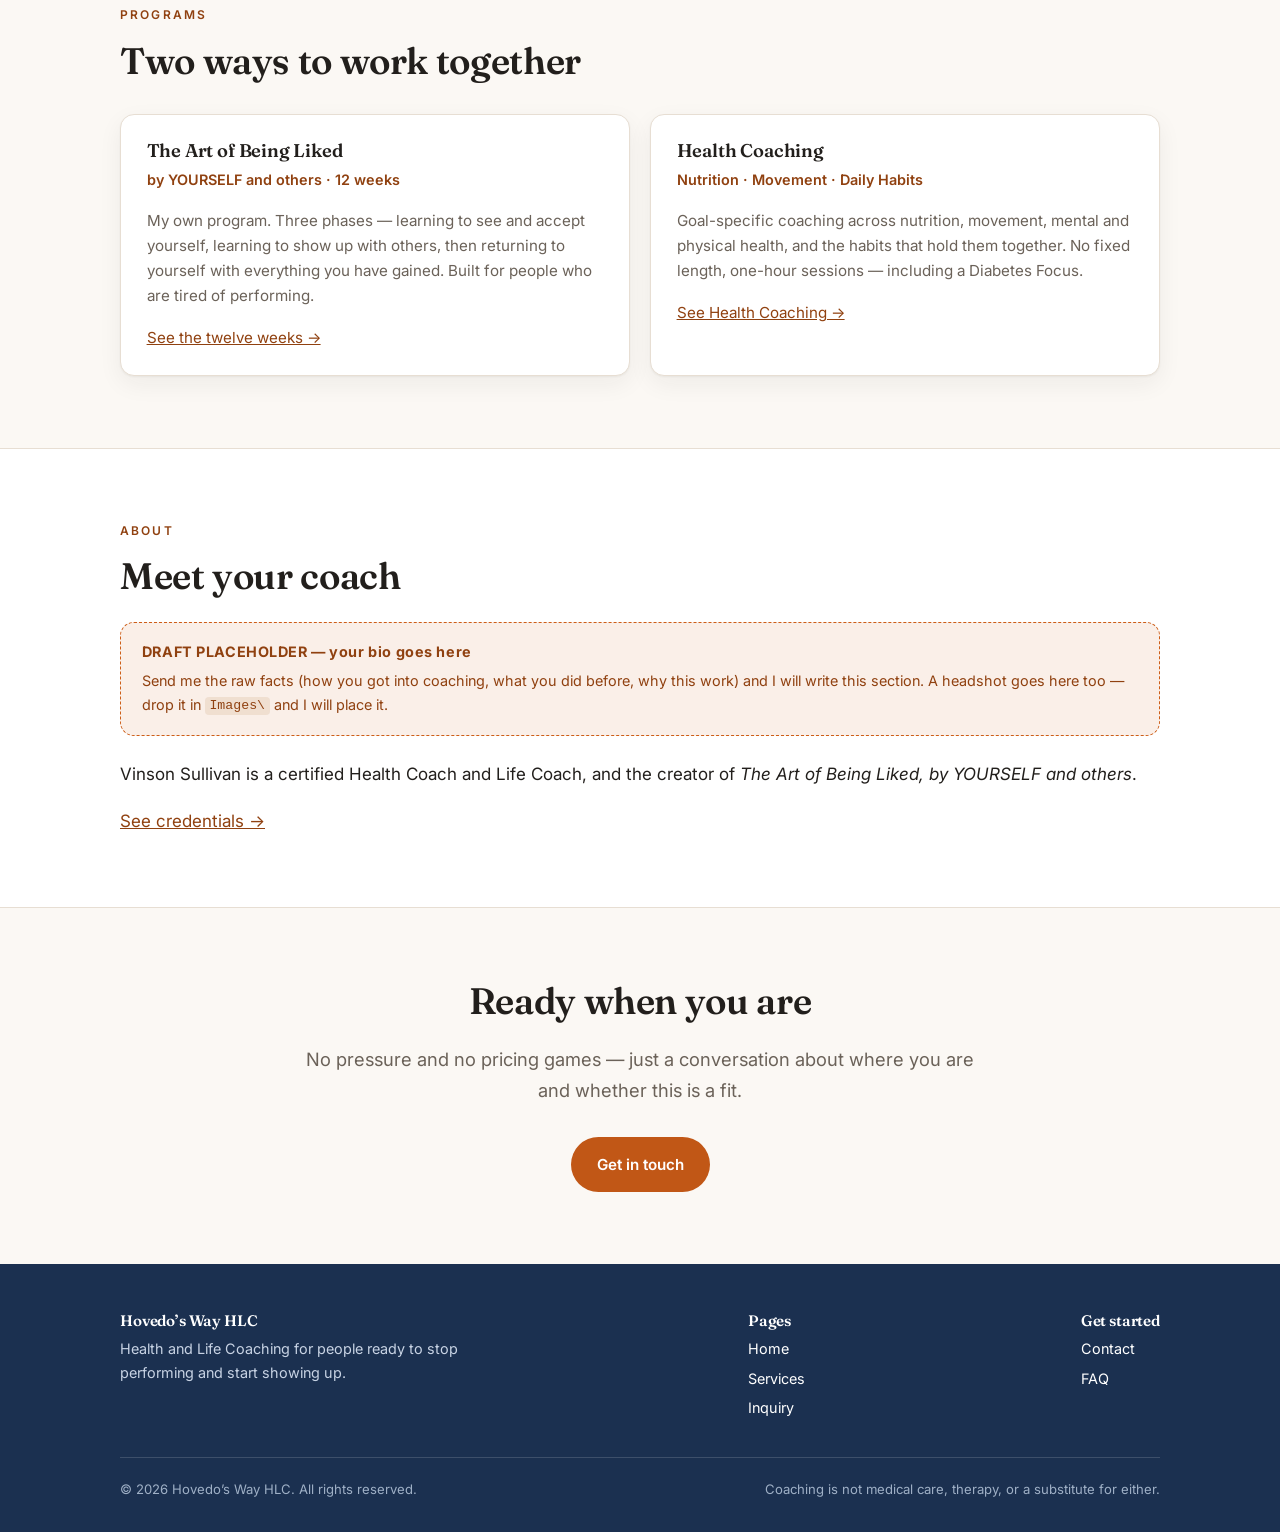
==== commit 176036f0: "Adopt the true brand orange #cd5d17 sitewide Replaces #cc7010, which I had sampled from the flattene" ====
--- a/index.html
+++ b/index.html
@@ -5,7 +5,7 @@
   <meta name="viewport" content="width=device-width, initial-scale=1">
   <title>Hovedo&rsquo;s Way &mdash; Health &amp; Life Coaching</title>
   <meta name="description" content="Health and Life Coaching with Vinson Sullivan. The Art of Being Liked, plus Health Coaching across nutrition, movement and daily habits, with a Diabetes Focus.">
-  <meta name="theme-color" content="#cc7010">
+  <meta name="theme-color" content="#cd5d17">
   <link rel="preconnect" href="https://fonts.googleapis.com">
   <link rel="preconnect" href="https://fonts.gstatic.com" crossorigin>
   <link href="https://fonts.googleapis.com/css2?family=Fraunces:opsz,wght@9..144,500;9..144,600;9..144,700&family=Inter:wght@400;500;600&display=swap" rel="stylesheet">
--- a/style.css
+++ b/style.css
@@ -1,13 +1,14 @@
 /* ==========================================================================
    Hovedo's Way HLC - design system
-   Brand orange #cc7010 sampled directly from the logo artwork.
+   Brand orange #cd5d17, taken from the Illustrator logo source.
    Fonts are a PROPOSAL (Fraunces + Inter) - easy to swap.
    ========================================================================== */
 
 :root {
-  --brand: #cc7010;
-  --brand-deep: #904c08;
-  --brand-tint: #fbeee0;
+  --brand: #cd5d17;          /* from the Illustrator source file */
+  --brand-deep: #904110;
+  --brand-solid: #c15716;    /* brand hue, deep enough for white text (4.5:1) */
+  --brand-tint: #faefe8;
 
   --navy: #1b3050;
   --navy-soft: #2f4a70;
@@ -187,7 +188,7 @@
   transition: background-color .15s, color .15s, border-color .15s;
 }
 
-.btn-primary { background: var(--brand); color: #fff; }
+.btn-primary { background: var(--brand-solid); color: #fff; }
 .btn-primary:hover { background: var(--brand-deep); color: #fff; }
 
 .btn-secondary { border-color: var(--navy); color: var(--navy); background: transparent; }
@@ -273,7 +274,7 @@
   margin-top: 2.5rem;
   padding: 1.8rem 2rem;
   background: var(--brand-tint);
-  border: 1px solid #f0d9bf;
+  border: 1px solid #f1d2be;
   border-left: 5px solid var(--brand);
   border-radius: var(--radius);
 }
@@ -285,7 +286,7 @@
 
 .specialty p {
   margin: 0;
-  color: #6b4a28;
+  color: #5c2a0a;
   max-width: 46rem;
 }
 
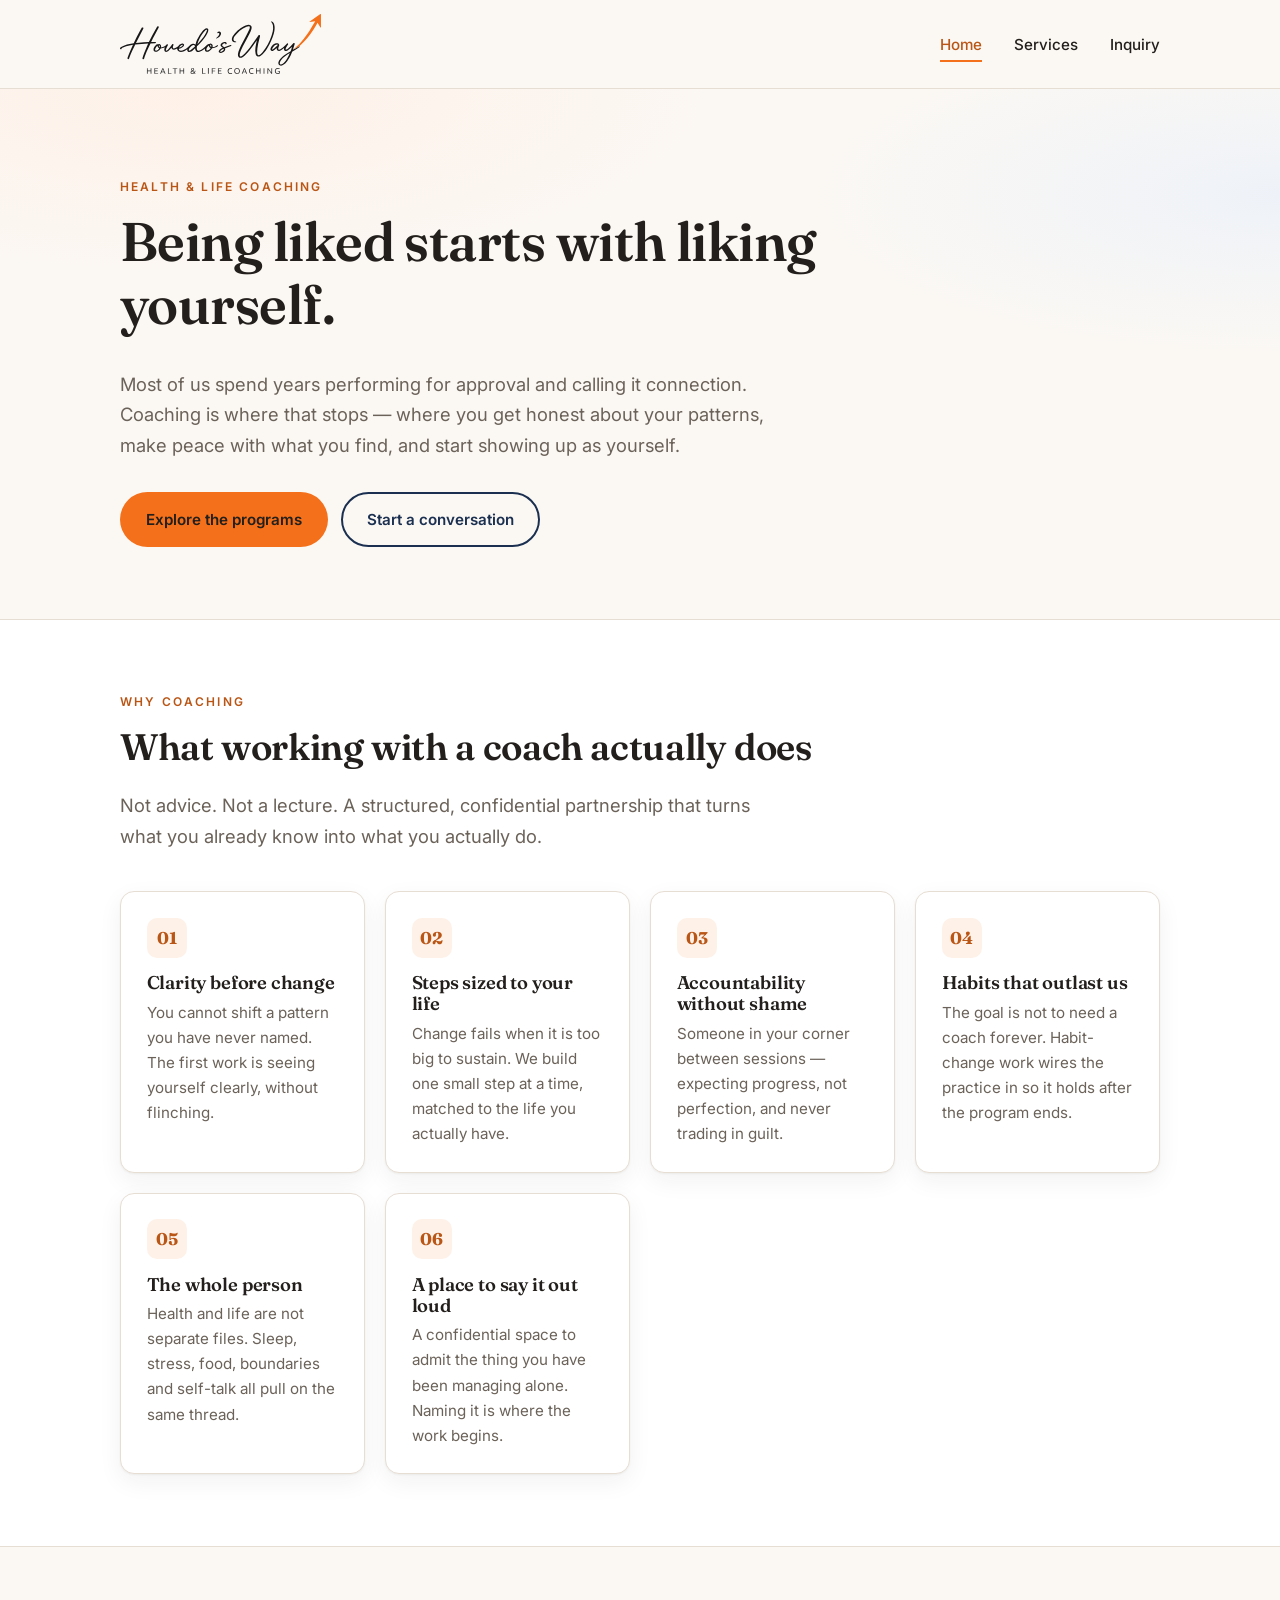
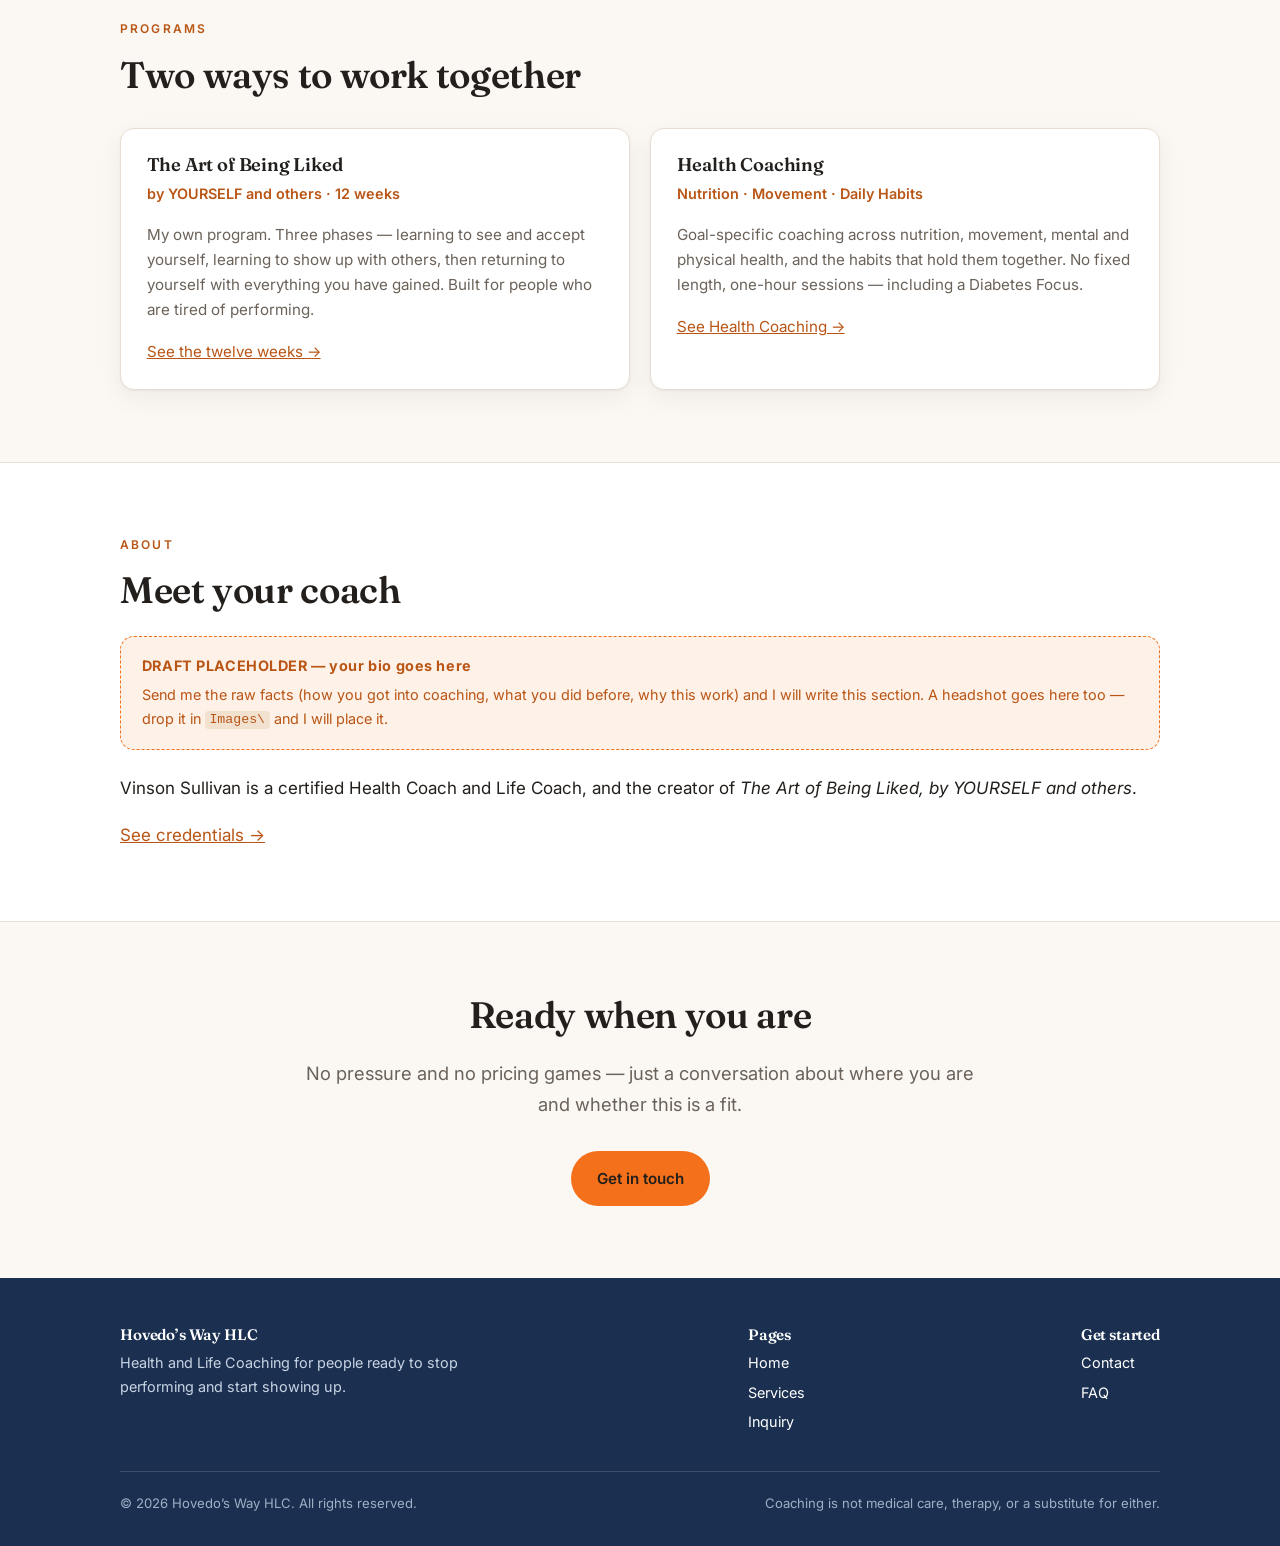
==== commit 205841e0: "Goku-gi orange #f4701b, dark-ink buttons, larger logo Brand moves from #cd5d17 to #f4701b - hue 24 v" ====
--- a/index.html
+++ b/index.html
@@ -5,7 +5,7 @@
   <meta name="viewport" content="width=device-width, initial-scale=1">
   <title>Hovedo&rsquo;s Way &mdash; Health &amp; Life Coaching</title>
   <meta name="description" content="Health and Life Coaching with Vinson Sullivan. The Art of Being Liked, plus Health Coaching across nutrition, movement and daily habits, with a Diabetes Focus.">
-  <meta name="theme-color" content="#cd5d17">
+  <meta name="theme-color" content="#f4701b">
   <link rel="preconnect" href="https://fonts.googleapis.com">
   <link rel="preconnect" href="https://fonts.gstatic.com" crossorigin>
   <link href="https://fonts.googleapis.com/css2?family=Fraunces:opsz,wght@9..144,500;9..144,600;9..144,700&family=Inter:wght@400;500;600&display=swap" rel="stylesheet">
--- a/style.css
+++ b/style.css
@@ -1,14 +1,16 @@
 /* ==========================================================================
    Hovedo's Way HLC - design system
-   Brand orange #cd5d17, taken from the Illustrator logo source.
+   Brand orange #f4701b - vivid Goku-gi orange, same hue family as the
+   original Illustrator #cd5d17 but far more saturated.
    Fonts are a PROPOSAL (Fraunces + Inter) - easy to swap.
    ========================================================================== */
 
 :root {
-  --brand: #cd5d17;          /* from the Illustrator source file */
-  --brand-deep: #904110;
-  --brand-solid: #c15716;    /* brand hue, deep enough for white text (4.5:1) */
-  --brand-tint: #faefe8;
+  --brand: #f4701b;          /* identity: logo arrow, rules, borders */
+  --brand-deep: #b95515;     /* links + eyebrows, 4.5:1 on page bg */
+  --brand-hover: #e26410;    /* button hover, one notch deeper */
+  --brand-solid: #be5715;    /* reserved: brand hue deep enough for white text */
+  --brand-tint: #fef1e8;
 
   --navy: #1b3050;
   --navy-soft: #2f4a70;
@@ -98,11 +100,15 @@
   align-items: center;
   justify-content: space-between;
   gap: 1rem;
-  min-height: 74px;
+  min-height: 88px;
   position: relative;
 }
 
-.logo img { display: block; height: 46px; width: auto; }
+.logo img {
+  display: block;
+  height: clamp(48px, 5.2vw, 60px);
+  width: auto;
+}
 
 .nav-toggle {
   display: none;
@@ -188,8 +194,10 @@
   transition: background-color .15s, color .15s, border-color .15s;
 }
 
-.btn-primary { background: var(--brand-solid); color: #fff; }
-.btn-primary:hover { background: var(--brand-deep); color: #fff; }
+/* Dark ink on the full-strength brand orange reads at 5.6:1 - better than
+   white on a deepened orange (4.6:1), and it keeps the colour vivid. */
+.btn-primary { background: var(--brand); color: var(--ink); }
+.btn-primary:hover { background: var(--brand-hover); color: var(--ink); }
 
 .btn-secondary { border-color: var(--navy); color: var(--navy); background: transparent; }
 .btn-secondary:hover { background: var(--navy); color: #fff; }
@@ -274,7 +282,7 @@
   margin-top: 2.5rem;
   padding: 1.8rem 2rem;
   background: var(--brand-tint);
-  border: 1px solid #f1d2be;
+  border: 1px solid #fcd4bb;
   border-left: 5px solid var(--brand);
   border-radius: var(--radius);
 }
@@ -286,7 +294,7 @@
 
 .specialty p {
   margin: 0;
-  color: #5c2a0a;
+  color: #5d2b0a;
   max-width: 46rem;
 }
 
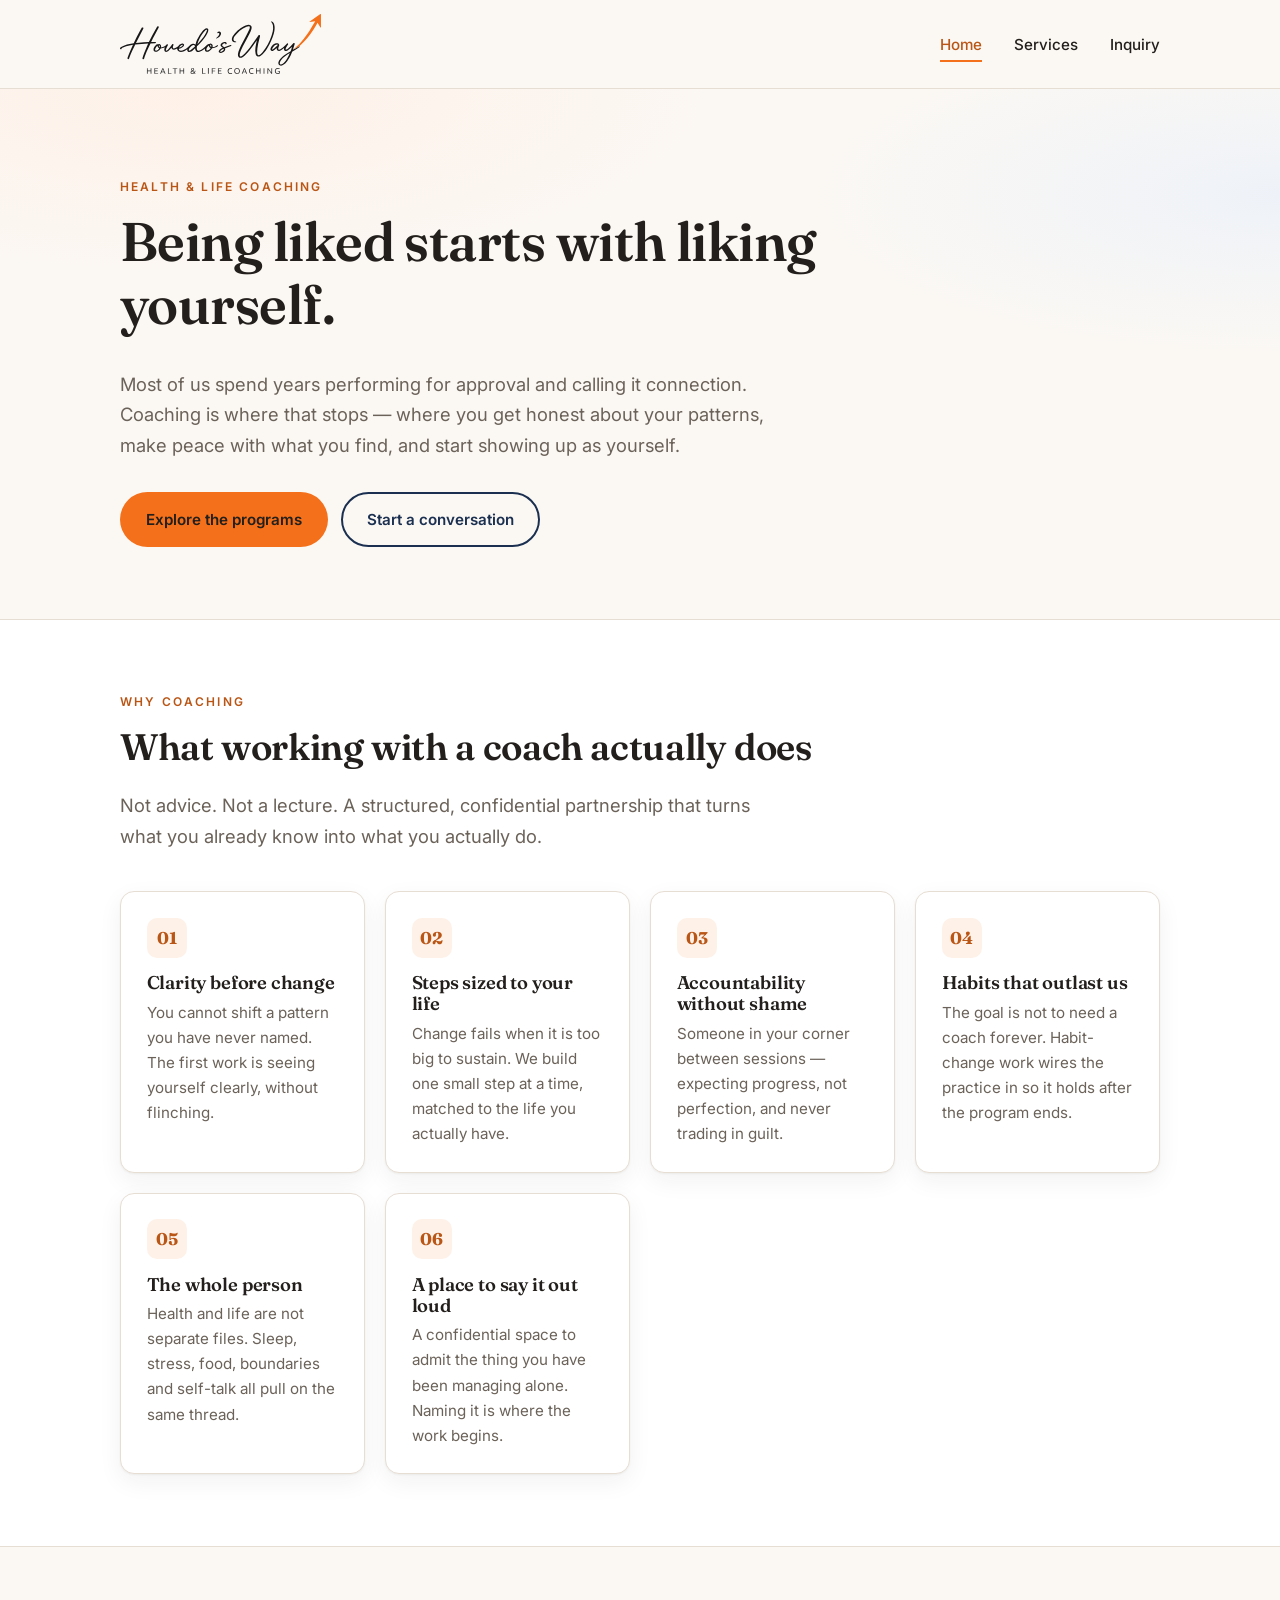
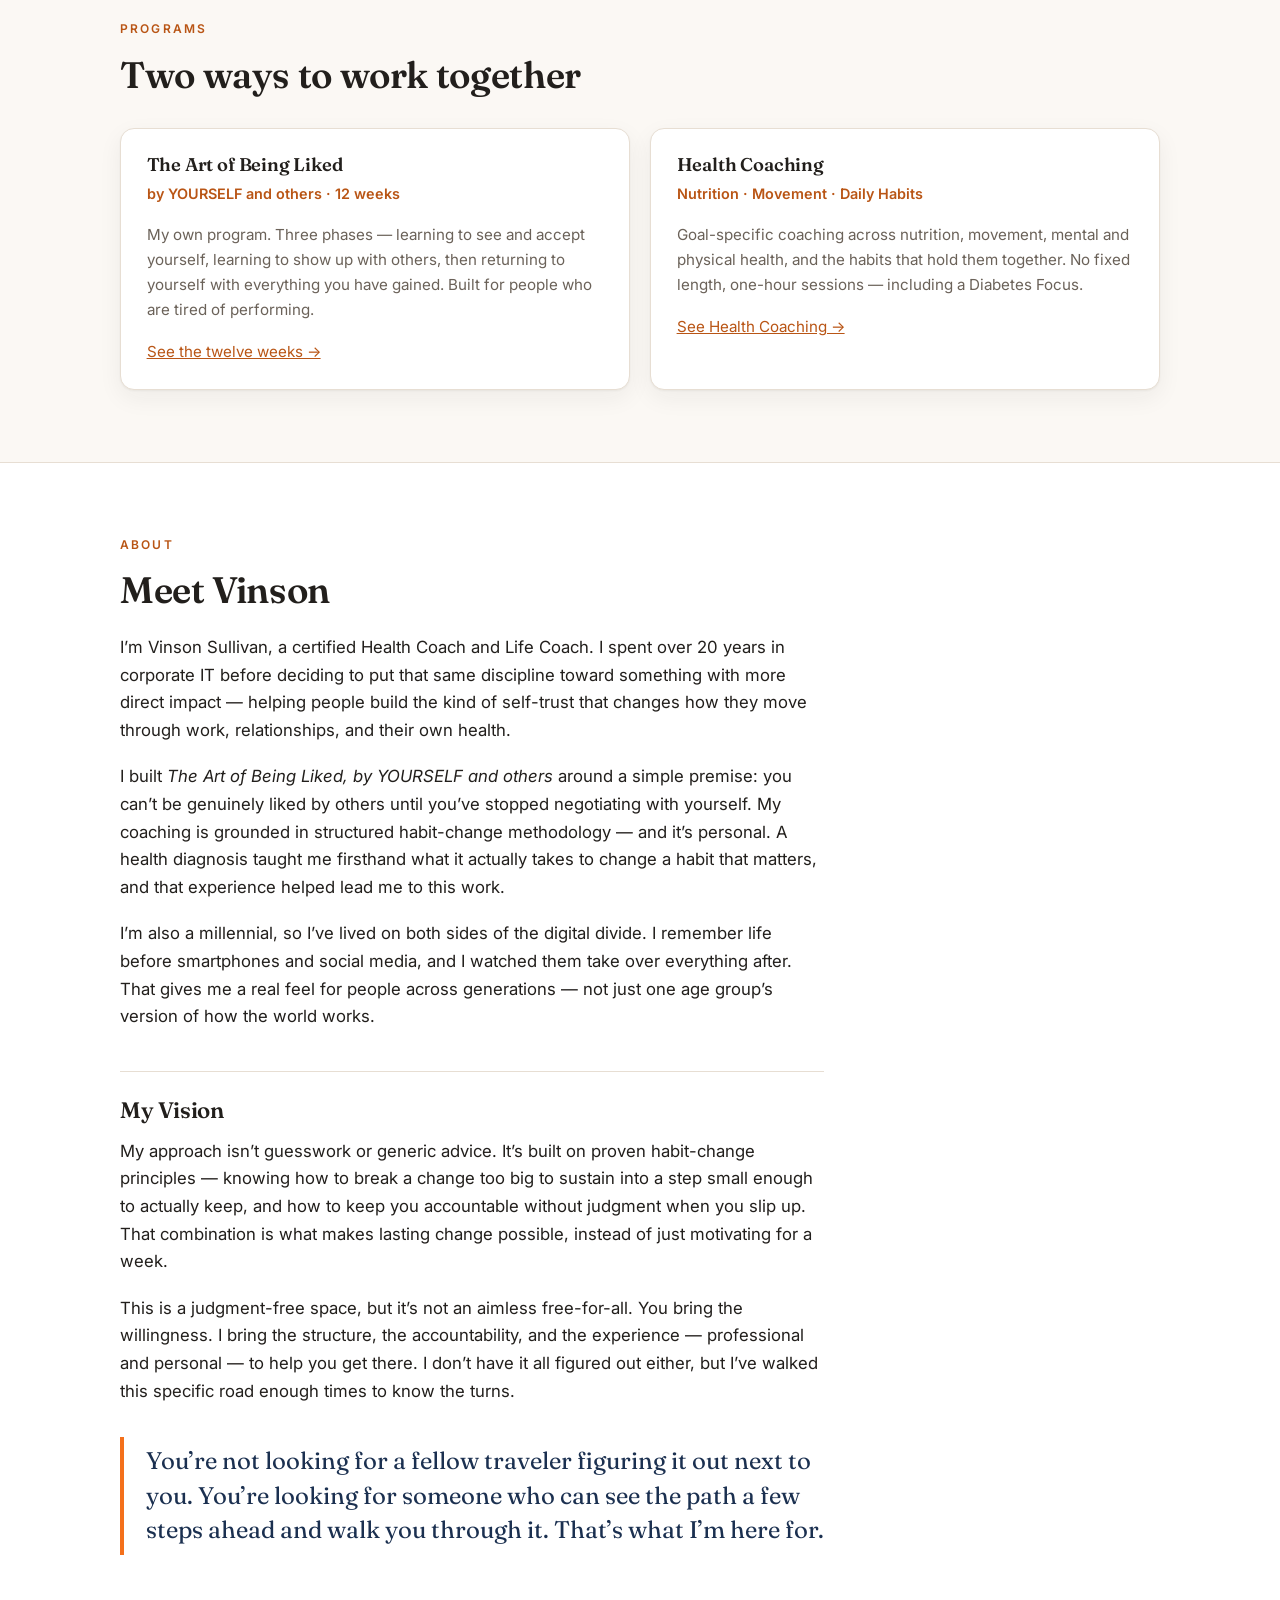
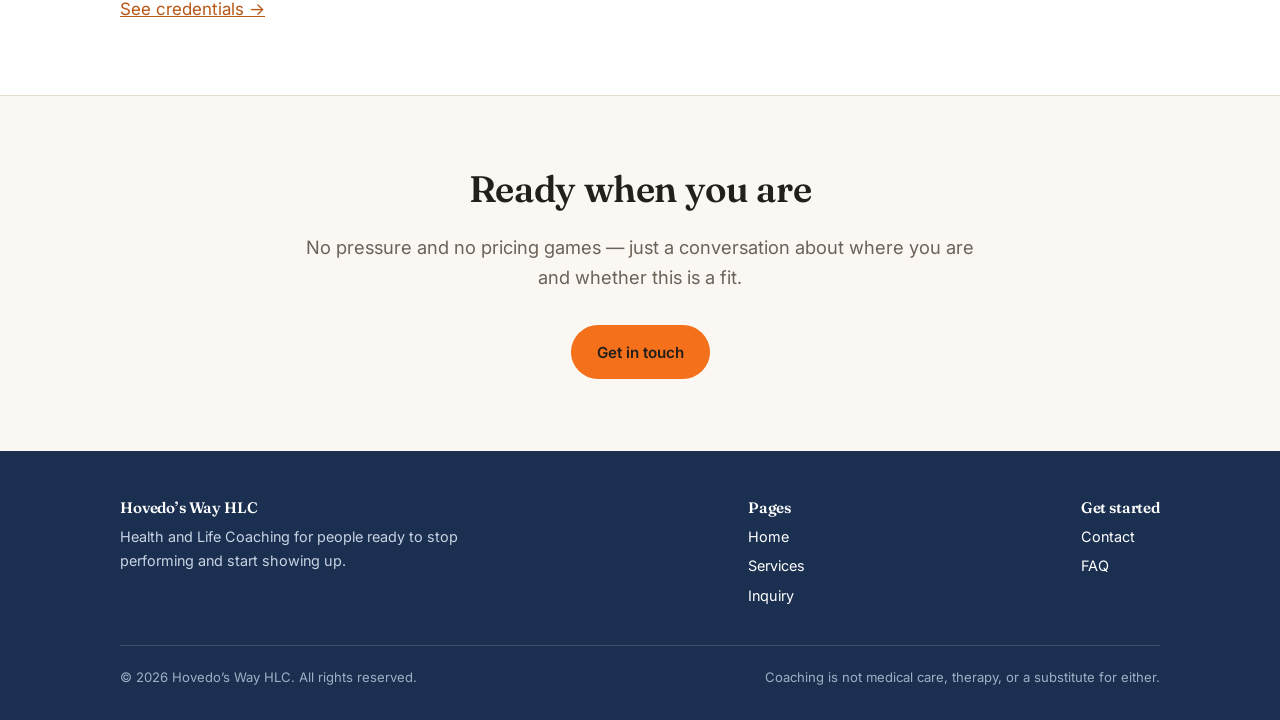
==== commit b326959d: "Add Vinson's bio and vision to the home page Replaces the last content placeholder. Copy is as writt" ====
--- a/index.html
+++ b/index.html
@@ -123,22 +123,60 @@
       </div>
     </section>
 
-    <section class="alt">
+    <section class="alt" id="about">
       <div class="wrap">
         <p class="eyebrow">About</p>
-        <h2>Meet your coach</h2>
-
-        <div class="todo" style="margin-top:1.5rem">
-          <strong>DRAFT PLACEHOLDER &mdash; your bio goes here</strong>
-          Send me the raw facts (how you got into coaching, what you did before, why this
-          work) and I will write this section. A headshot goes here too &mdash; drop it in
-          <code>Images\</code> and I will place it.
-        </div>
-
-        <p style="margin-top:1.5rem">
-          Vinson Sullivan is a certified Health Coach and Life Coach, and the creator of
-          <em>The Art of Being Liked, by YOURSELF and others</em>.
-        </p>
+        <h2>Meet Vinson</h2>
+
+        <div class="bio">
+          <p>
+            I&rsquo;m Vinson Sullivan, a certified Health Coach and Life Coach. I spent over
+            20 years in corporate IT before deciding to put that same discipline toward
+            something with more direct impact &mdash; helping people build the kind of
+            self-trust that changes how they move through work, relationships, and their
+            own health.
+          </p>
+          <p>
+            I built <em>The Art of Being Liked, by YOURSELF and others</em> around a simple
+            premise: you can&rsquo;t be genuinely liked by others until you&rsquo;ve stopped
+            negotiating with yourself. My coaching is grounded in structured habit-change
+            methodology &mdash; and it&rsquo;s personal. A health diagnosis taught me
+            firsthand what it actually takes to change a habit that matters, and that
+            experience helped lead me to this work.
+          </p>
+          <p>
+            I&rsquo;m also a millennial, so I&rsquo;ve lived on both sides of the digital
+            divide. I remember life before smartphones and social media, and I watched them
+            take over everything after. That gives me a real feel for people across
+            generations &mdash; not just one age group&rsquo;s version of how the world works.
+          </p>
+        </div>
+
+        <h3 class="bio-heading">My Vision</h3>
+
+        <div class="bio">
+          <p>
+            My approach isn&rsquo;t guesswork or generic advice. It&rsquo;s built on proven
+            habit-change principles &mdash; knowing how to break a change too big to sustain
+            into a step small enough to actually keep, and how to keep you accountable
+            without judgment when you slip up. That combination is what makes lasting change
+            possible, instead of just motivating for a week.
+          </p>
+          <p>
+            This is a judgment-free space, but it&rsquo;s not an aimless free-for-all. You
+            bring the willingness. I bring the structure, the accountability, and the
+            experience &mdash; professional and personal &mdash; to help you get there. I
+            don&rsquo;t have it all figured out either, but I&rsquo;ve walked this specific
+            road enough times to know the turns.
+          </p>
+        </div>
+
+        <blockquote class="pull" style="margin-top:2rem">
+          You&rsquo;re not looking for a fellow traveler figuring it out next to you.
+          You&rsquo;re looking for someone who can see the path a few steps ahead and walk
+          you through it. That&rsquo;s what I&rsquo;m here for.
+        </blockquote>
+
         <p><a href="services.html#credentials">See credentials &rarr;</a></p>
       </div>
     </section>
--- a/style.css
+++ b/style.css
@@ -276,6 +276,26 @@
 .week h4 { font-size: 1.05rem; margin-bottom: .45rem; }
 .week p { font-size: .92rem; color: var(--muted); margin: 0; }
 
+/* --- Bio -------------------------------------------------------------
+   Single column for now. When a headshot arrives, .bio-layout can wrap
+   this in a two-column grid without touching the copy. */
+
+.bio {
+  max-width: 44rem;
+}
+
+.bio p {
+  font-size: 1.05rem;
+}
+
+.bio-heading {
+  font-size: 1.4rem;
+  margin: 2.5rem 0 .9rem;
+  padding-top: 1.6rem;
+  border-top: 1px solid var(--rule);
+  max-width: 44rem;
+}
+
 /* --- Specialty callout (a focus nested inside an offering) ----------- */
 
 .specialty {
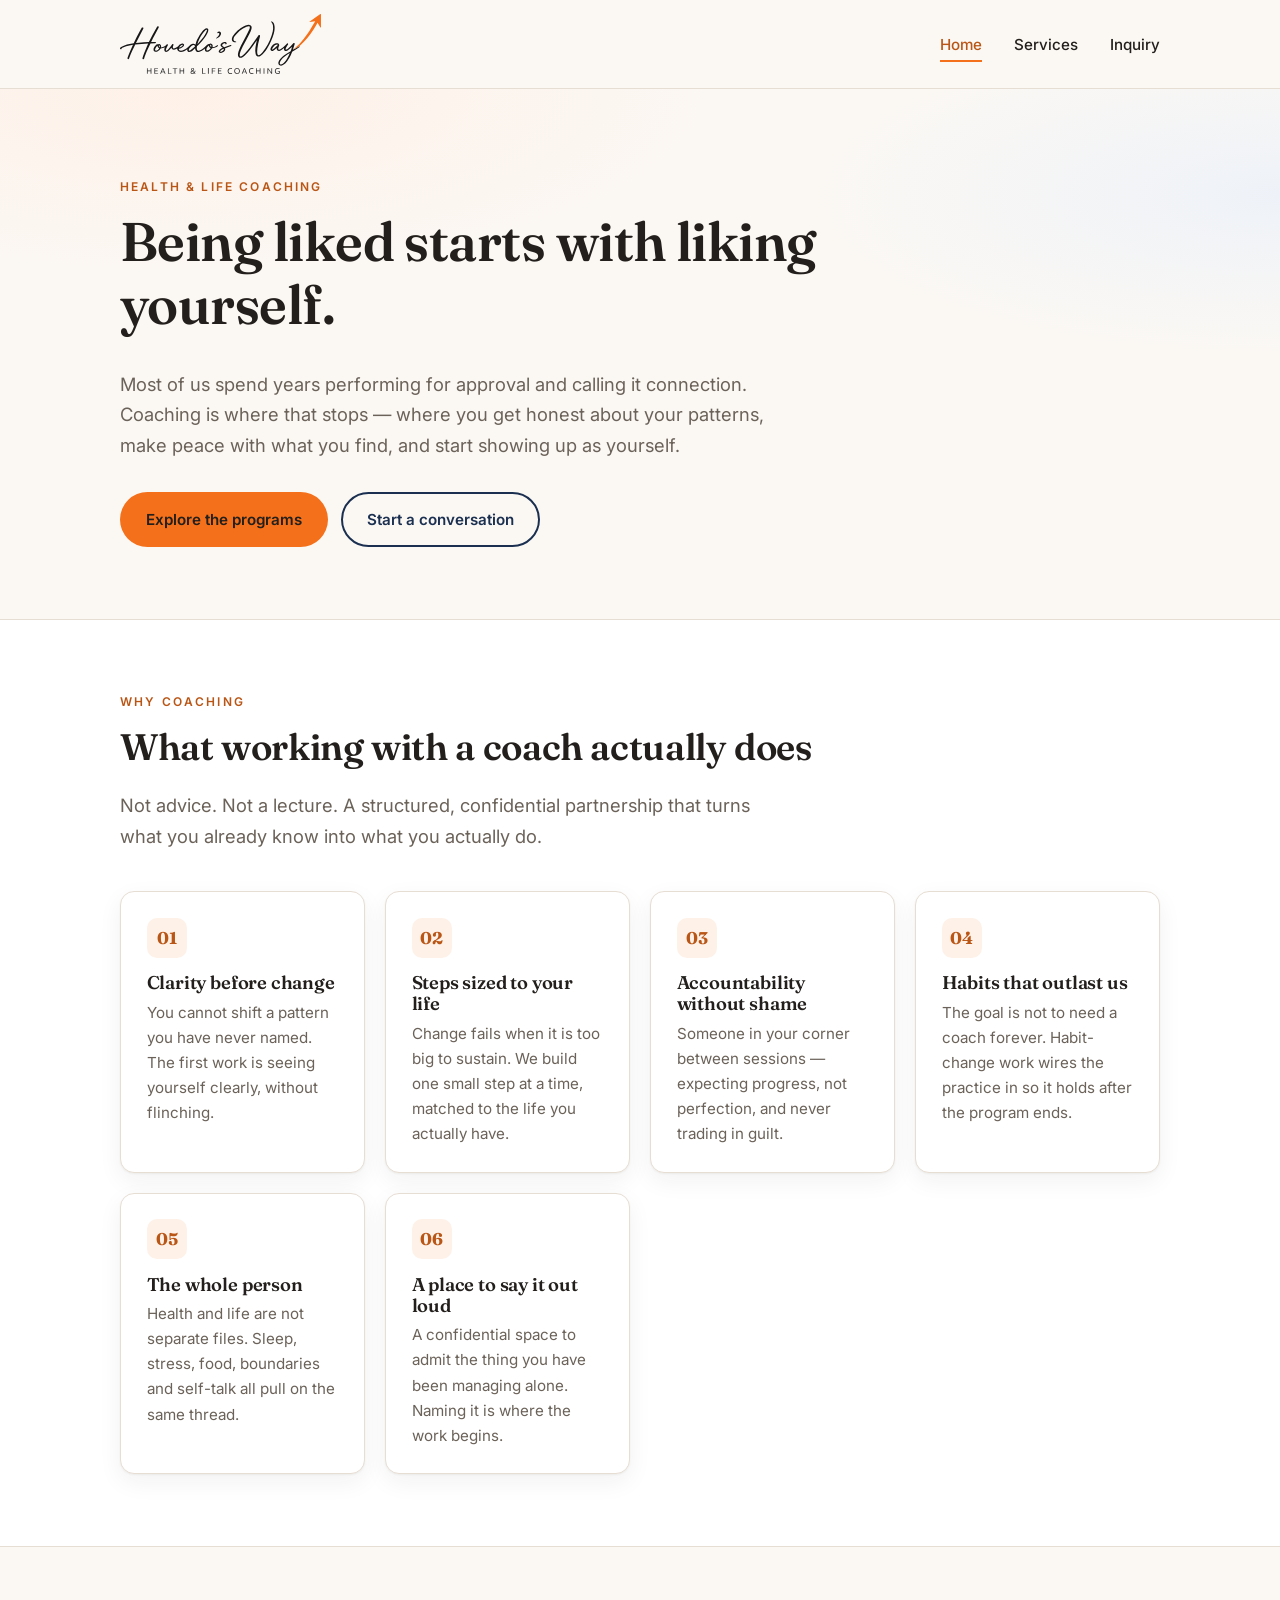
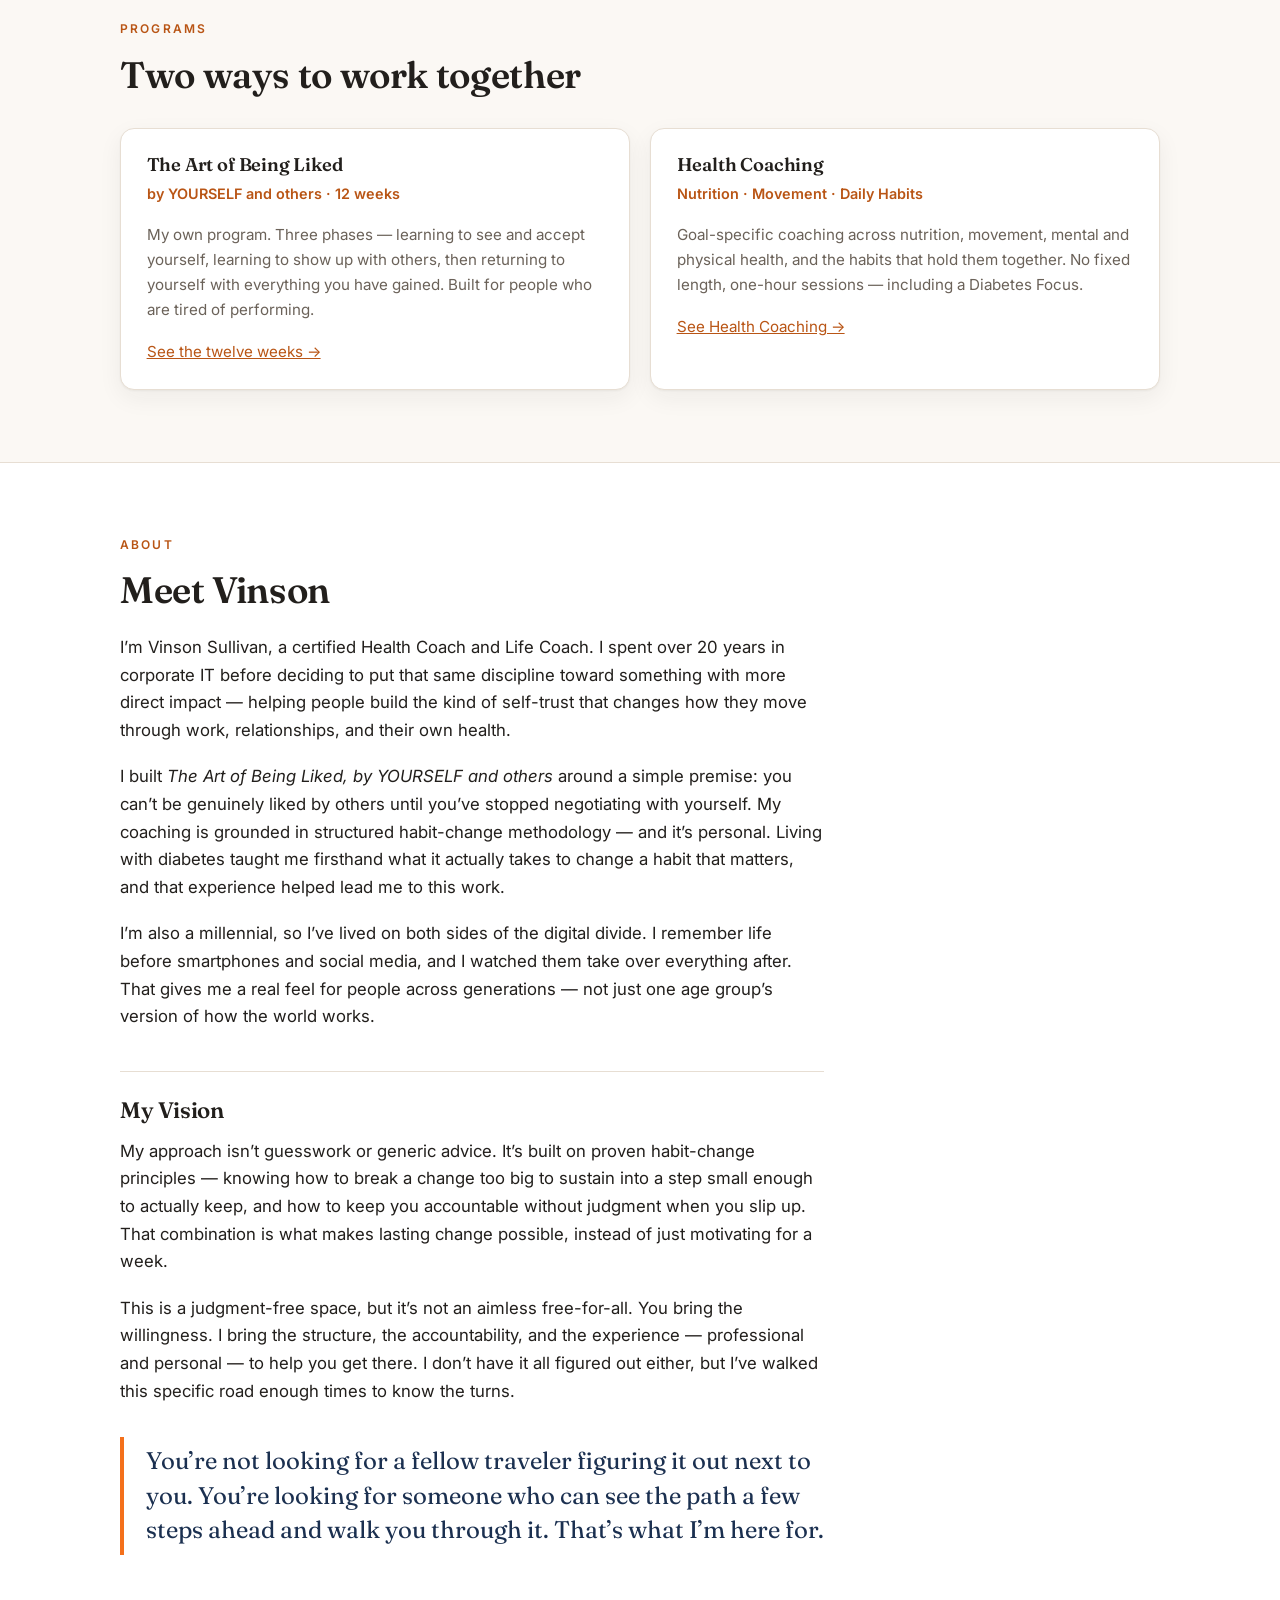
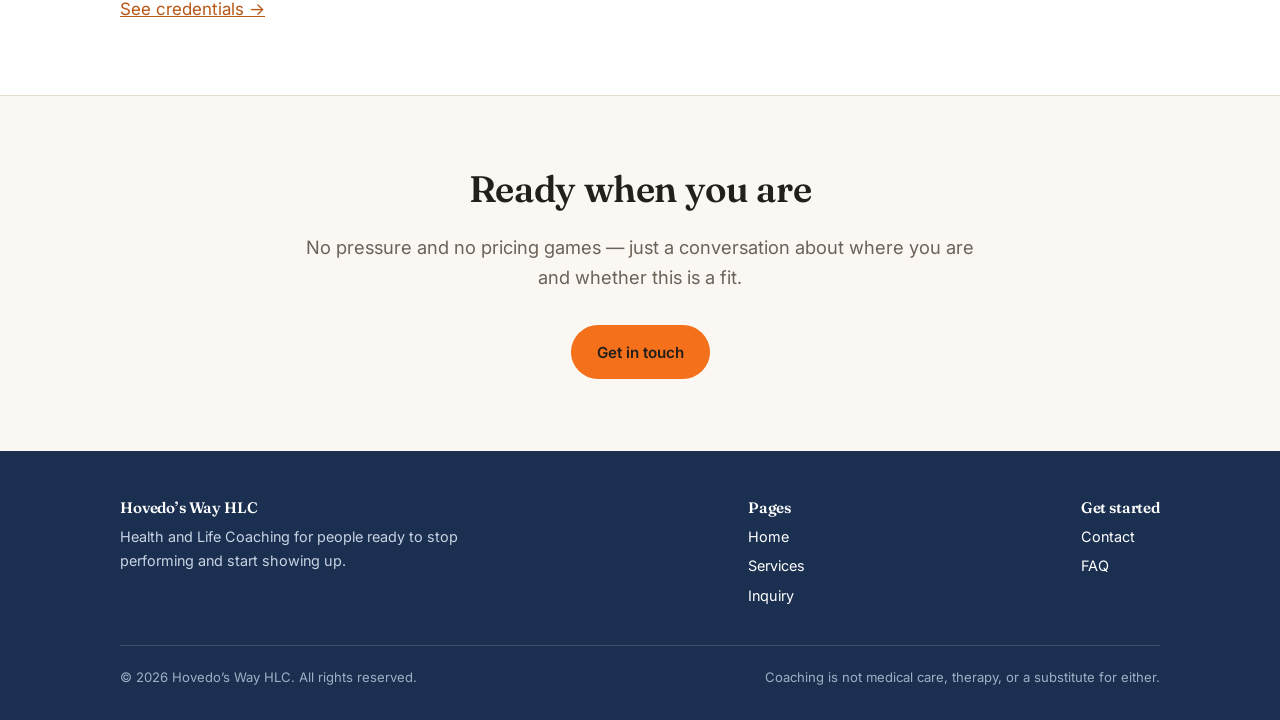
==== commit a33fa9a1: "Name diabetes in the bio, matching the Services page 'A health diagnosis' -> 'Living with diabetes'." ====
--- a/index.html
+++ b/index.html
@@ -140,7 +140,7 @@
             I built <em>The Art of Being Liked, by YOURSELF and others</em> around a simple
             premise: you can&rsquo;t be genuinely liked by others until you&rsquo;ve stopped
             negotiating with yourself. My coaching is grounded in structured habit-change
-            methodology &mdash; and it&rsquo;s personal. A health diagnosis taught me
+            methodology &mdash; and it&rsquo;s personal. Living with diabetes taught me
             firsthand what it actually takes to change a habit that matters, and that
             experience helped lead me to this work.
           </p>
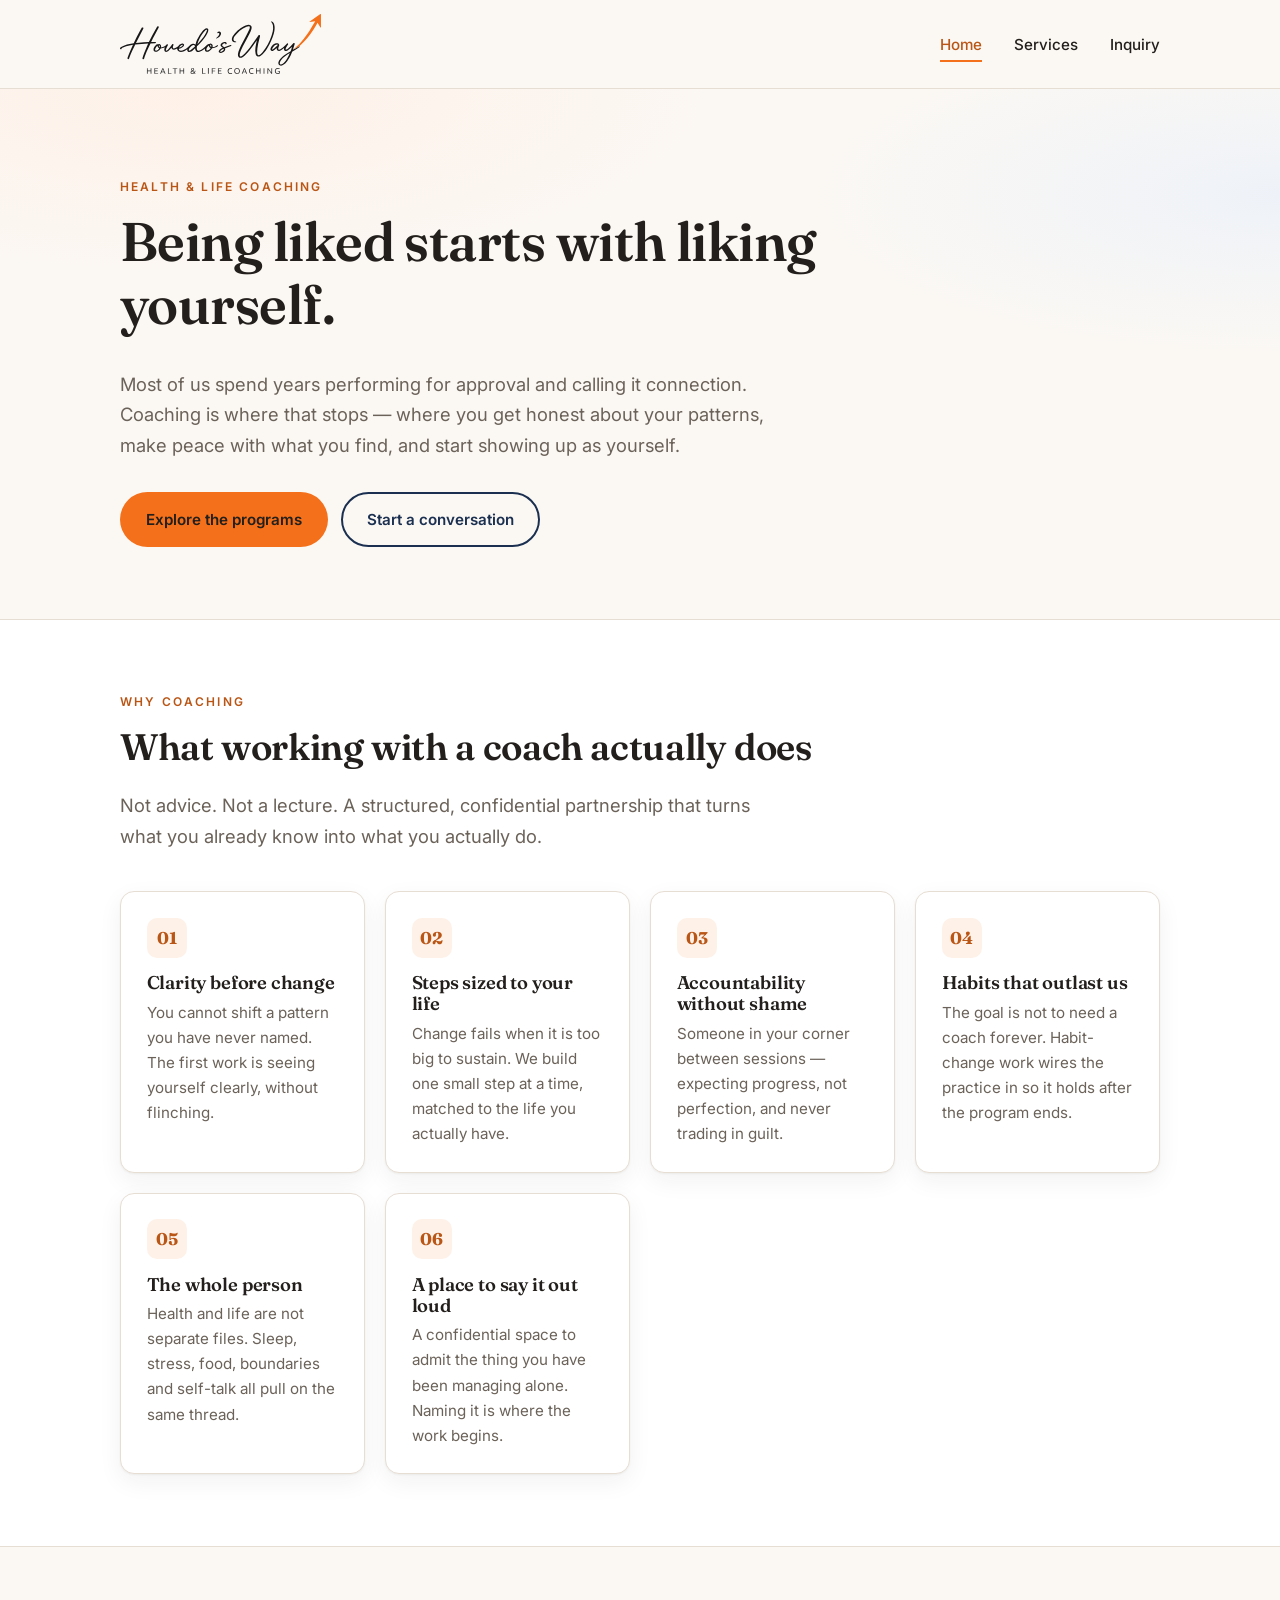
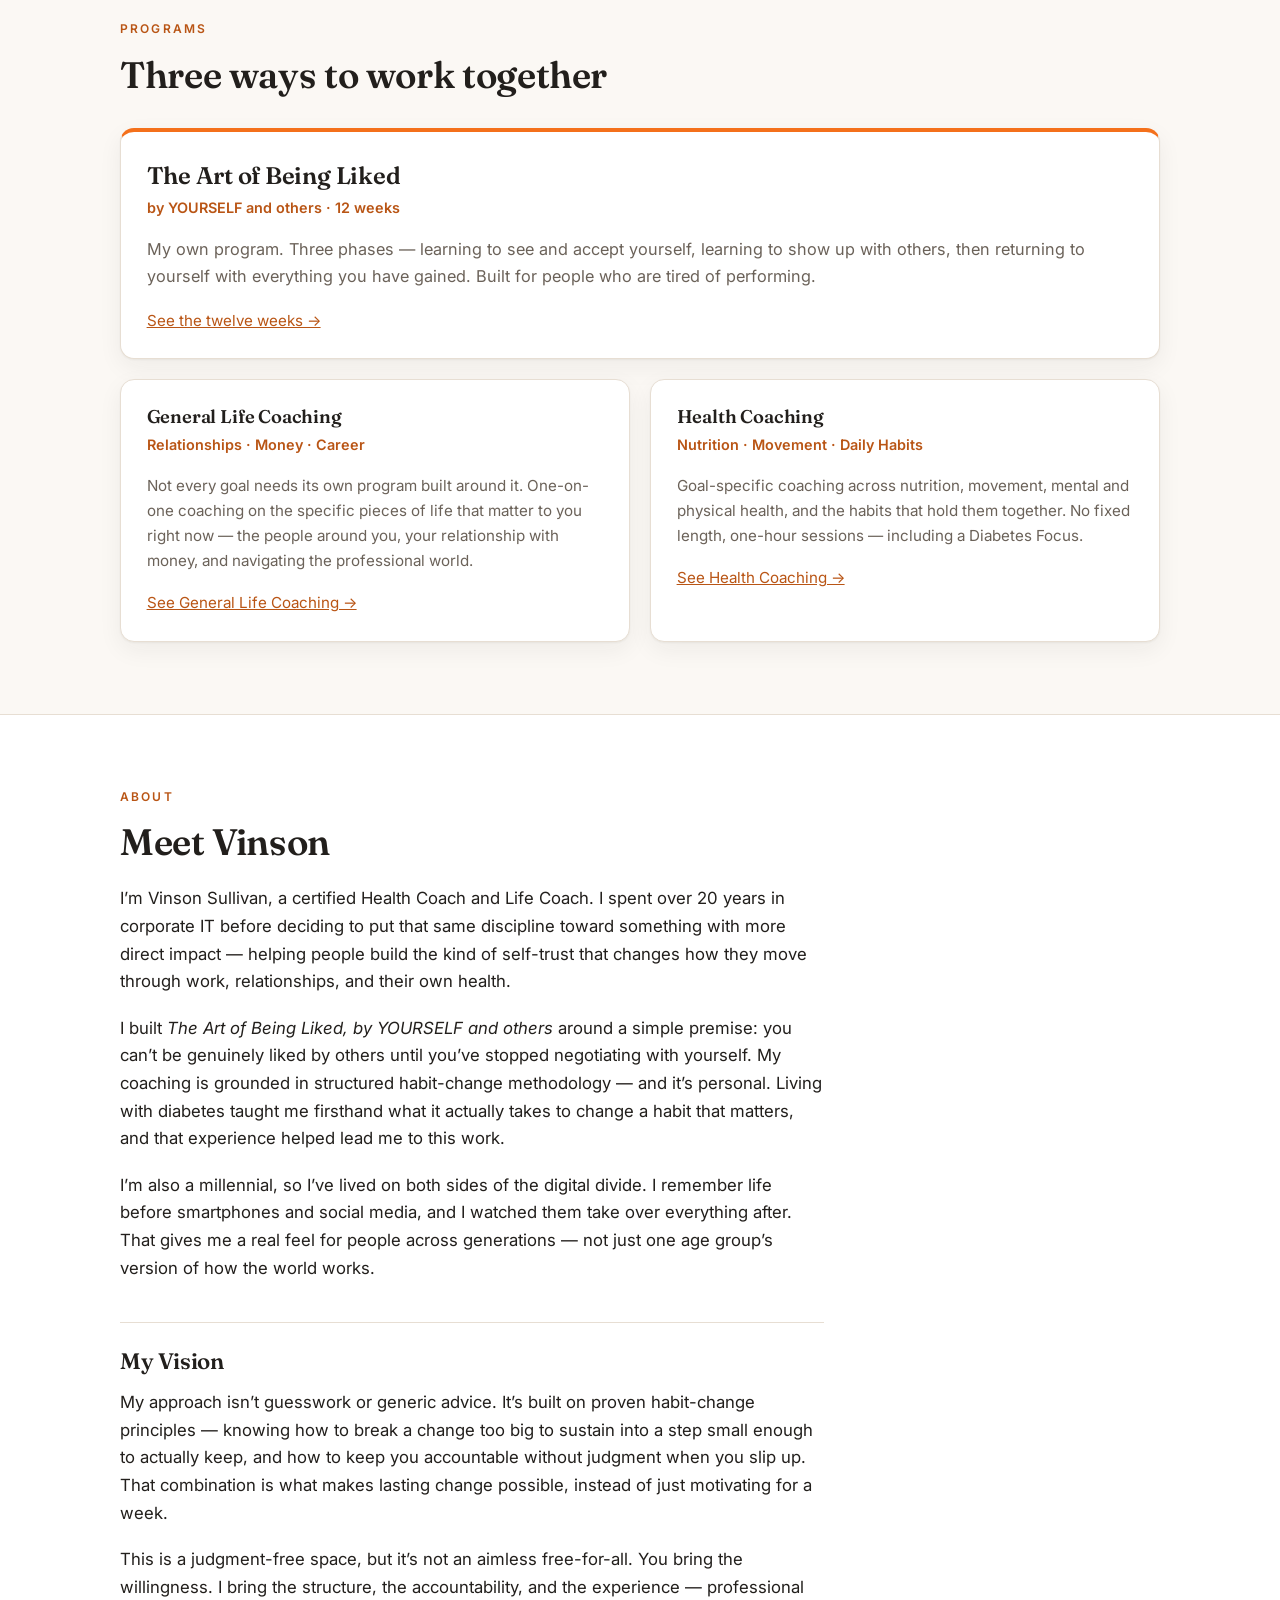
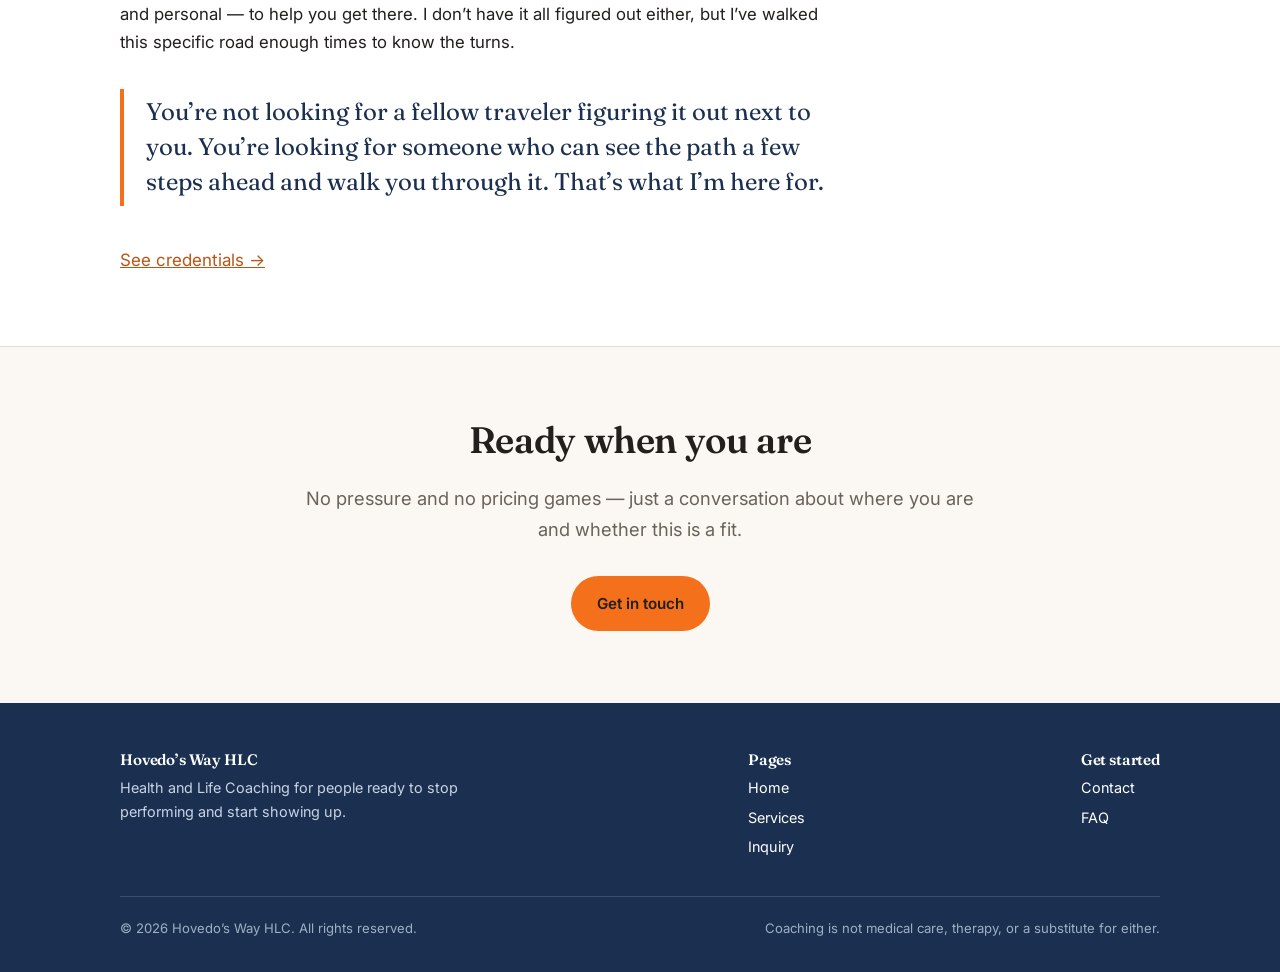
==== commit 958edbb3: "Add General Life Coaching as a third offering Services: new section between the flagship and Health " ====
--- a/index.html
+++ b/index.html
@@ -4,7 +4,7 @@
   <meta charset="utf-8">
   <meta name="viewport" content="width=device-width, initial-scale=1">
   <title>Hovedo&rsquo;s Way &mdash; Health &amp; Life Coaching</title>
-  <meta name="description" content="Health and Life Coaching with Vinson Sullivan. The Art of Being Liked, plus Health Coaching across nutrition, movement and daily habits, with a Diabetes Focus.">
+  <meta name="description" content="Health and Life Coaching with Vinson Sullivan. The Art of Being Liked, General Life Coaching, and Health Coaching with a Diabetes Focus.">
   <meta name="theme-color" content="#f4701b">
   <link rel="preconnect" href="https://fonts.googleapis.com">
   <link rel="preconnect" href="https://fonts.gstatic.com" crossorigin>
@@ -95,18 +95,30 @@
     <section>
       <div class="wrap">
         <p class="eyebrow">Programs</p>
-        <h2>Two ways to work together</h2>
-
-        <div class="grid grid-2" style="margin-top:2rem">
+        <h2>Three ways to work together</h2>
+
+        <article class="card card-feature" style="margin-top:2rem">
+          <h3>The Art of Being Liked</h3>
+          <p style="color:var(--brand-deep);font-weight:600;font-size:.9rem">by YOURSELF and others &middot; 12 weeks</p>
+          <p>
+            My own program. Three phases &mdash; learning to see and accept yourself,
+            learning to show up with others, then returning to yourself with everything
+            you have gained. Built for people who are tired of performing.
+          </p>
+          <p><a href="services.html#art-of-being-liked">See the twelve weeks &rarr;</a></p>
+        </article>
+
+        <div class="grid grid-2" style="margin-top:1.25rem">
           <article class="card">
-            <h3>The Art of Being Liked</h3>
-            <p style="color:var(--brand-deep);font-weight:600;font-size:.9rem">by YOURSELF and others &middot; 12 weeks</p>
+            <h3>General Life Coaching</h3>
+            <p style="color:var(--brand-deep);font-weight:600;font-size:.9rem">Relationships &middot; Money &middot; Career</p>
             <p>
-              My own program. Three phases &mdash; learning to see and accept yourself,
-              learning to show up with others, then returning to yourself with everything
-              you have gained. Built for people who are tired of performing.
+              Not every goal needs its own program built around it. One-on-one coaching on
+              the specific pieces of life that matter to you right now &mdash; the people
+              around you, your relationship with money, and navigating the professional
+              world.
             </p>
-            <p><a href="services.html#art-of-being-liked">See the twelve weeks &rarr;</a></p>
+            <p><a href="services.html#general-life-coaching">See General Life Coaching &rarr;</a></p>
           </article>
 
           <article class="card">
--- a/style.css
+++ b/style.css
@@ -221,6 +221,16 @@
 .card h3 { margin-bottom: .4rem; }
 .card p { color: var(--muted); font-size: .95rem; }
 
+/* The flagship programme: same card, given rank by a brand rule and a
+   larger heading, so it leads without shouting. */
+.card-feature {
+  border-top: 4px solid var(--brand);
+  padding-top: 1.9rem;
+}
+
+.card-feature h3 { font-size: 1.5rem; }
+.card-feature > p:nth-of-type(2) { font-size: 1.02rem; }
+
 .benefit .icon {
   width: 40px; height: 40px;
   display: grid; place-items: center;
